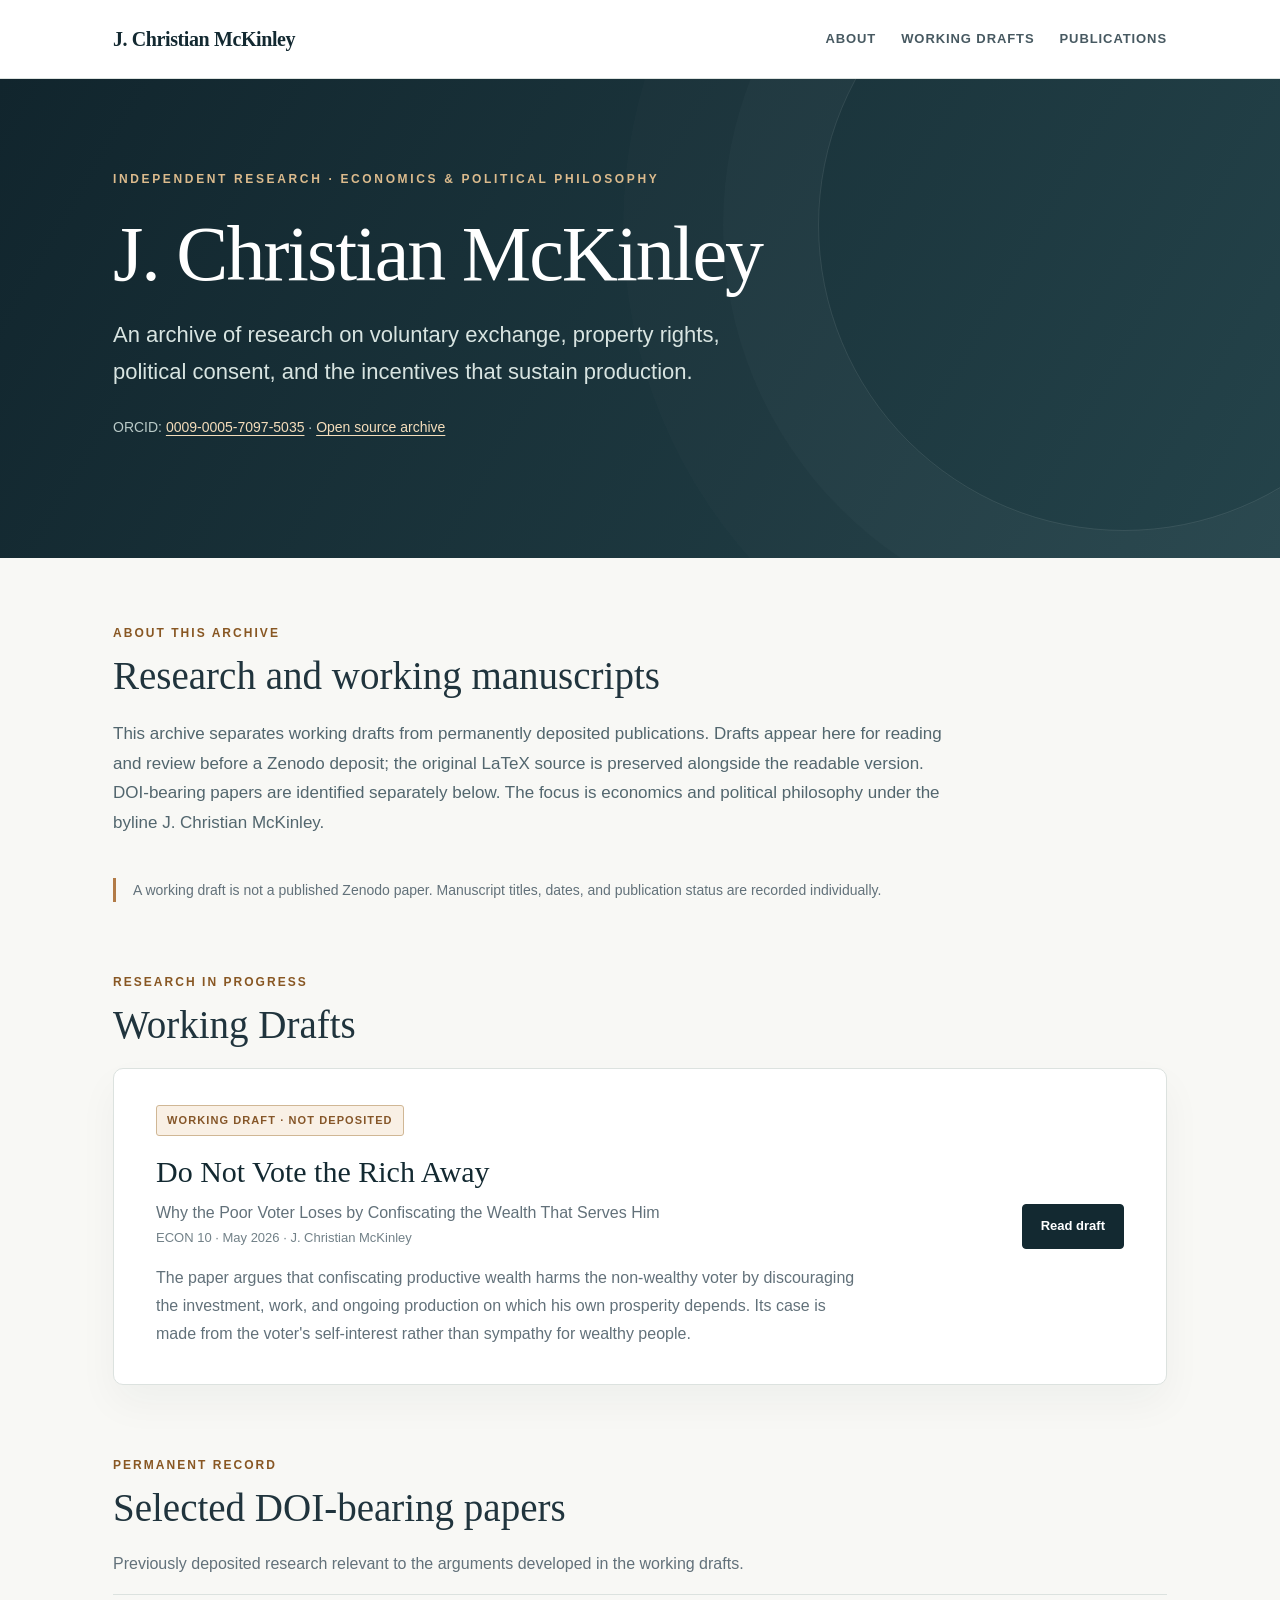
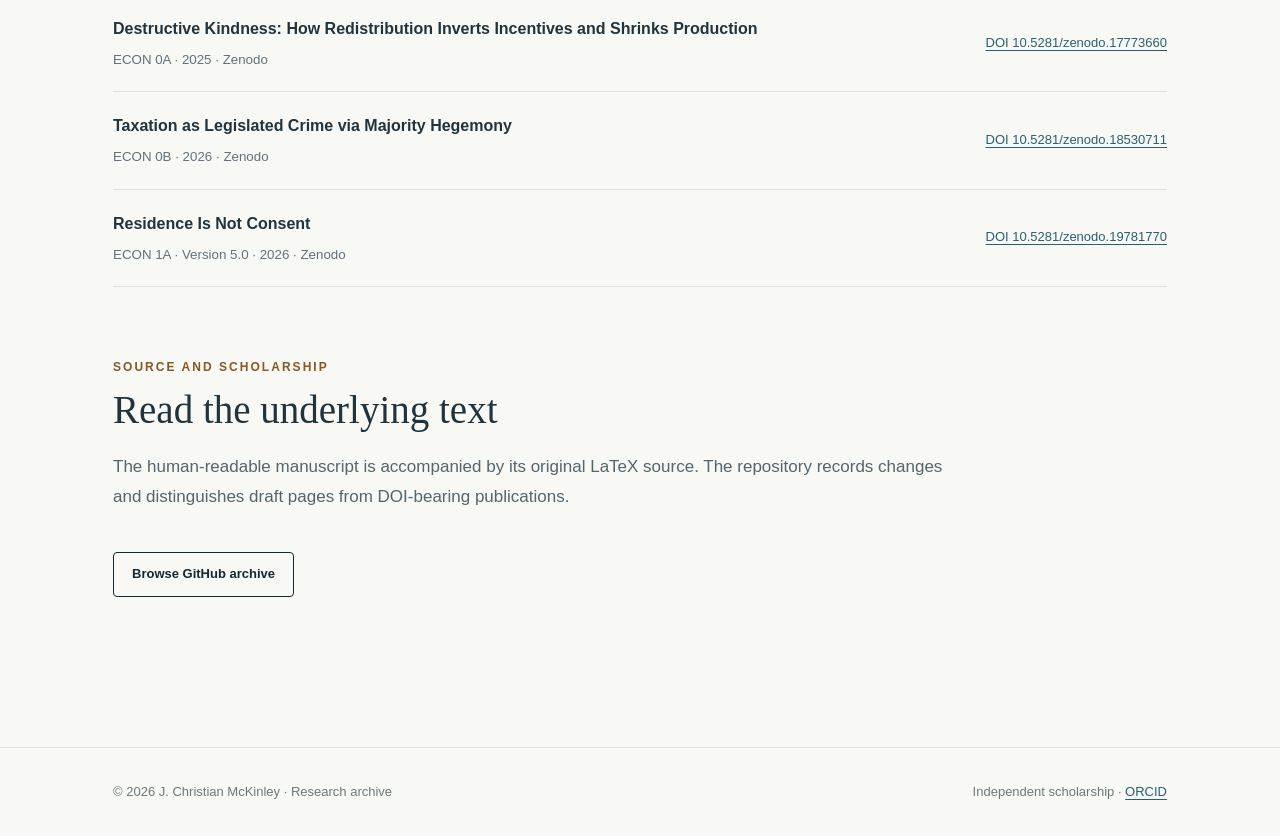
==== index.html @ 0435c6c0 "Add J. Christian McKinley research archive homepage" ====
<!doctype html>
<html lang="en">
<head>
<meta charset="utf-8"><meta name="viewport" content="width=device-width,initial-scale=1">
<title>J. Christian McKinley — Economics & Political Philosophy Research Archive</title>
<meta name="description" content="The research archive of J. Christian McKinley: working drafts and DOI-bearing publications on property rights, consent, incentives, and political economy.">
<link rel="stylesheet" href="assets/style.css">
</head><body>
<a class="skip" href="#content">Skip to content</a>
<header class="topbar"><div class="container topbar-inner">
<a class="brand" href="./">J. Christian McKinley</a>
<nav class="nav" aria-label="Main navigation"><a href="#about">About</a><a href="#drafts">Working Drafts</a><a href="#publications">Publications</a></nav>
</div></header>
<section class="hero"><div class="container hero-inner">
<p class="eyebrow">Independent Research · Economics & Political Philosophy</p>
<h1>J. Christian McKinley</h1>
<p class="hero-lead">An archive of research on voluntary exchange, property rights, political consent, and the incentives that sustain production.</p>
<p class="hero-foot">ORCID: <a href="https://orcid.org/0009-0005-7097-5035" rel="me">0009-0005-7097-5035</a> · <a href="https://github.com/DeepSparkAi/jchristianmckinleylatexarchive">Open source archive</a></p>
</div></section>
<main id="content" class="container main">
<section class="section" id="about"><p class="section-label">About this archive</p><h2 class="section-title">Research and working manuscripts</h2>
<p class="intro">This archive separates working drafts from permanently deposited publications. Drafts appear here for reading and review before a Zenodo deposit; the original LaTeX source is preserved alongside the readable version. DOI-bearing papers are identified separately below. The focus is economics and political philosophy under the byline J. Christian McKinley.</p>
<p class="note">A working draft is not a published Zenodo paper. Manuscript titles, dates, and publication status are recorded individually.</p>
</section>
<section class="section" id="drafts"><p class="section-label">Research in progress</p><h2 class="section-title">Working Drafts</h2>
<div class="draft-card"><div><span class="tag">Working draft · Not deposited</span>
<h3><a href="papers/econ-10-do-not-vote-the-rich-away.html">Do Not Vote the Rich Away</a></h3>
<p class="subtitle">Why the Poor Voter Loses by Confiscating the Wealth That Serves Him</p>
<p class="meta">ECON 10 · May 2026 · J. Christian McKinley</p>
<p>The paper argues that confiscating productive wealth harms the non-wealthy voter by discouraging the investment, work, and ongoing production on which his own prosperity depends. Its case is made from the voter's self-interest rather than sympathy for wealthy people.</p>
</div><div class="action-column"><a class="btn" href="papers/econ-10-do-not-vote-the-rich-away.html">Read draft</a></div></div>
</section>
<section class="section" id="publications"><p class="section-label">Permanent record</p><h2 class="section-title">Selected DOI-bearing papers</h2>
<p class="muted">Previously deposited research relevant to the arguments developed in the working drafts.</p>
<ul class="published-list">
<li><div><strong>Destructive Kindness: How Redistribution Inverts Incentives and Shrinks Production</strong><small>ECON 0A · 2025 · Zenodo</small></div><a class="doi-link" href="https://doi.org/10.5281/zenodo.17773660">DOI 10.5281/zenodo.17773660</a></li>
<li><div><strong>Taxation as Legislated Crime via Majority Hegemony</strong><small>ECON 0B · 2026 · Zenodo</small></div><a class="doi-link" href="https://doi.org/10.5281/zenodo.18530711">DOI 10.5281/zenodo.18530711</a></li>
<li><div><strong>Residence Is Not Consent</strong><small>ECON 1A · Version 5.0 · 2026 · Zenodo</small></div><a class="doi-link" href="https://doi.org/10.5281/zenodo.19781770">DOI 10.5281/zenodo.19781770</a></li>
</ul></section>
<section class="section"><p class="section-label">Source and scholarship</p><h2 class="section-title">Read the underlying text</h2>
<p class="intro">The human-readable manuscript is accompanied by its original LaTeX source. The repository records changes and distinguishes draft pages from DOI-bearing publications.</p>
<a class="btn btn-outline" href="https://github.com/DeepSparkAi/jchristianmckinleylatexarchive">Browse GitHub archive</a></section>
</main>
<footer class="footer"><div class="container footer-inner"><span>© 2026 J. Christian McKinley · Research archive</span><span>Independent scholarship · <a href="https://orcid.org/0009-0005-7097-5035">ORCID</a></span></div></footer>
</body></html>
---- assets/style.css ----
:root{--ink:#20343d;--muted:#62717a;--deep:#132931;--accent:#b27b47;--bg:#f8f8f5;--line:#dce2df;--serif:Georgia,"Times New Roman",serif;--sans:-apple-system,BlinkMacSystemFont,"Segoe UI",Arial,sans-serif}*{box-sizing:border-box}html{scroll-behavior:smooth}body{margin:0;background:var(--bg);color:var(--ink);font-family:var(--sans);font-size:16px;line-height:1.75;-webkit-font-smoothing:antialiased}a{color:#276073;text-underline-offset:3px}a:hover{color:#855629}.container{max-width:1110px;margin:auto;padding:0 28px}.skip{position:absolute;left:-9999px;background:#fff;padding:10px}.skip:focus{left:12px;top:12px}.topbar{background:#fff;border-bottom:1px solid var(--line)}.topbar-inner{display:flex;align-items:center;justify-content:space-between;gap:20px;min-height:78px}.brand{font:700 20px var(--serif);letter-spacing:-.4px;color:var(--deep);text-decoration:none}.nav{display:flex;gap:25px}.nav a{text-decoration:none;color:#475961;font-size:13px;letter-spacing:.07em;text-transform:uppercase;font-weight:700}.hero{color:#fff;background:linear-gradient(120deg,#11252d,#24434a);position:relative;overflow:hidden}.hero:after{content:"";position:absolute;right:-150px;top:-160px;border:1px solid rgba(255,255,255,.1);border-radius:50%;height:610px;width:610px;box-shadow:0 0 0 95px rgba(255,255,255,.018),0 0 0 195px rgba(255,255,255,.012)}.hero-inner{padding-top:90px;padding-bottom:105px;position:relative;z-index:1}.eyebrow{font-size:12px;letter-spacing:.22em;text-transform:uppercase;font-weight:800;color:#dcbb8d;margin:0 0 20px}.hero h1{font:normal clamp(45px,6.2vw,78px)/1.12 var(--serif);letter-spacing:-2px;margin:0 0 20px}.hero-lead{max-width:680px;font-size:clamp(18px,2vw,22px);color:#d8e4e1;line-height:1.65;margin:0 0 25px}.hero-foot{color:#b8c9c7;font-size:14px}.hero-foot a{color:#f4ddbb}.main{padding-top:65px;padding-bottom:80px}.section-label{font-size:12px;letter-spacing:.17em;color:#885723;font-weight:800;text-transform:uppercase;margin:0 0 8px}.section-title{font:normal 39px/1.24 var(--serif);margin:0 0 18px}.intro{max-width:850px;color:#52666e;font-size:17px;margin:0 0 40px}.section{margin-bottom:70px;scroll-margin-top:30px}.draft-card{border:1px solid var(--line);background:#fff;box-shadow:0 18px 40px rgba(14,39,43,.045);display:grid;grid-template-columns:1fr auto;gap:26px;padding:36px 42px;border-radius:10px}.tag{display:inline-block;font-size:11px;letter-spacing:.1em;text-transform:uppercase;font-weight:800;border:1px solid #d0b795;background:#f9f0e5;color:#855629;padding:5px 10px;border-radius:3px}.draft-card h3{font:normal 30px/1.3 var(--serif);margin:16px 0 8px}.draft-card h3 a{color:var(--deep);text-decoration:none}.subtitle{color:#41545d;font-size:16px;margin:0 0 15px}.meta{color:#728188;font-size:13px;margin:0 0 14px}.draft-card p:not(.meta){color:var(--muted);max-width:710px;margin:0}.action-column{display:flex;align-items:center}.btn{display:inline-block;border:1px solid var(--deep);background:var(--deep);color:#fff!important;text-decoration:none;border-radius:4px;padding:10px 18px;font-weight:700;font-size:13px;white-space:nowrap;cursor:pointer}.btn:hover{background:#32515e}.btn-outline{background:transparent;color:var(--deep)!important}.btn-outline:hover{background:#ecf1ef}.published-list{list-style:none;margin:10px 0 0;padding:0;border-top:1px solid var(--line)}.published-list li{padding:20px 0;border-bottom:1px solid var(--line);display:grid;grid-template-columns:1fr auto;gap:15px;align-items:center}.published-list small{display:block;color:var(--muted);margin-top:5px}.doi-link{font-size:13px;white-space:nowrap}.muted{color:var(--muted)}.note{font-size:14px;color:var(--muted);border-left:3px solid var(--accent);padding-left:17px}.footer{border-top:1px solid var(--line);padding:33px 0;color:#6c797c;font-size:13px}.footer-inner{display:flex;justify-content:space-between;gap:20px}.paper-wrap{max-width:1135px;margin:0 auto;padding:52px 28px 100px}.backlink{font-size:13px;text-decoration:none;font-weight:700}.paper-top{max-width:820px;margin:42px 0 48px}.paper-top h1{font:normal clamp(39px,4.8vw,64px)/1.13 var(--serif);letter-spacing:-1.4px;margin:20px 0 12px}.paper-top .subtitle{font:normal 23px/1.4 var(--serif);color:#52656b;margin-bottom:22px}.paper-byline{color:var(--muted);font-size:14px;margin:0 0 26px}.paper-actions{display:flex;align-items:center;gap:13px;flex-wrap:wrap}.paper-layout{display:grid;grid-template-columns:215px minmax(0,1fr);gap:62px;align-items:start}.toc{position:sticky;top:35px;border-top:2px solid var(--accent);padding:19px 0}.toc strong{font-size:11px;letter-spacing:.16em;text-transform:uppercase;color:var(--muted)}.toc ol{list-style:none;margin:12px 0 0;padding:0}.toc a{display:block;padding:5px 0;color:#52636b;text-decoration:none;font-size:13px;line-height:1.4}.article{min-width:0;max-width:800px;font:normal 18px/1.84 var(--serif);color:#273940}.article h2{font:normal 32px/1.25 var(--serif);margin:65px 0 20px;scroll-margin-top:20px;color:#1c333c}.article p{margin:0 0 25px}.article .abstract{font:normal 17px/1.75 var(--sans);background:#fff;border:1px solid var(--line);border-left:4px solid var(--accent);padding:25px 30px;margin-bottom:52px;border-radius:0 5px 5px 0}.abstract h2{font:700 12px/1.4 var(--sans);letter-spacing:.16em;text-transform:uppercase;margin:0 0 12px;color:#885723}.abstract p{margin:0}.bibliography{font:normal 15px/1.7 var(--sans);color:#465862}.bibliography li{margin-bottom:16px}.manuscript-notice{font:normal 14px/1.6 var(--sans);color:var(--muted);margin:22px 0 38px}.paper-bottom{margin-top:75px;border-top:1px solid var(--line);padding-top:35px;font:normal 14px/1.7 var(--sans);color:var(--muted)}@media(max-width:780px){.nav{gap:12px}.nav a{font-size:11px}.hero-inner{padding:63px 28px 76px}.main{padding-top:44px}.draft-card{display:block;padding:26px}.draft-card h3{font-size:26px}.action-column{margin-top:21px}.published-list li{grid-template-columns:1fr}.paper-wrap{padding:32px 23px 65px}.paper-layout{display:block}.toc{position:static;margin-bottom:45px}.toc ol{columns:2}.article{font-size:17px}.article h2{font-size:29px}.footer-inner{display:block}}@media(max-width:480px){.topbar-inner{display:block;padding-top:17px;padding-bottom:14px}.brand{font-size:18px}.nav{margin-top:8px}.hero h1{letter-spacing:-1px}.section-title{font-size:34px}.toc ol{columns:1}}@media print{.topbar,.toc,.paper-actions,.backlink,.footer,.paper-bottom{display:none!important}body{background:#fff}.paper-wrap{max-width:100%;padding:0}.paper-top{margin-top:0}.paper-layout{display:block}.article{max-width:none;font-size:12pt}.article h2{break-after:avoid}.article p{orphans:3;widows:3}.article .abstract{border:0;border-left:2pt solid #888;break-inside:avoid}.paper-top h1{font-size:32pt}}
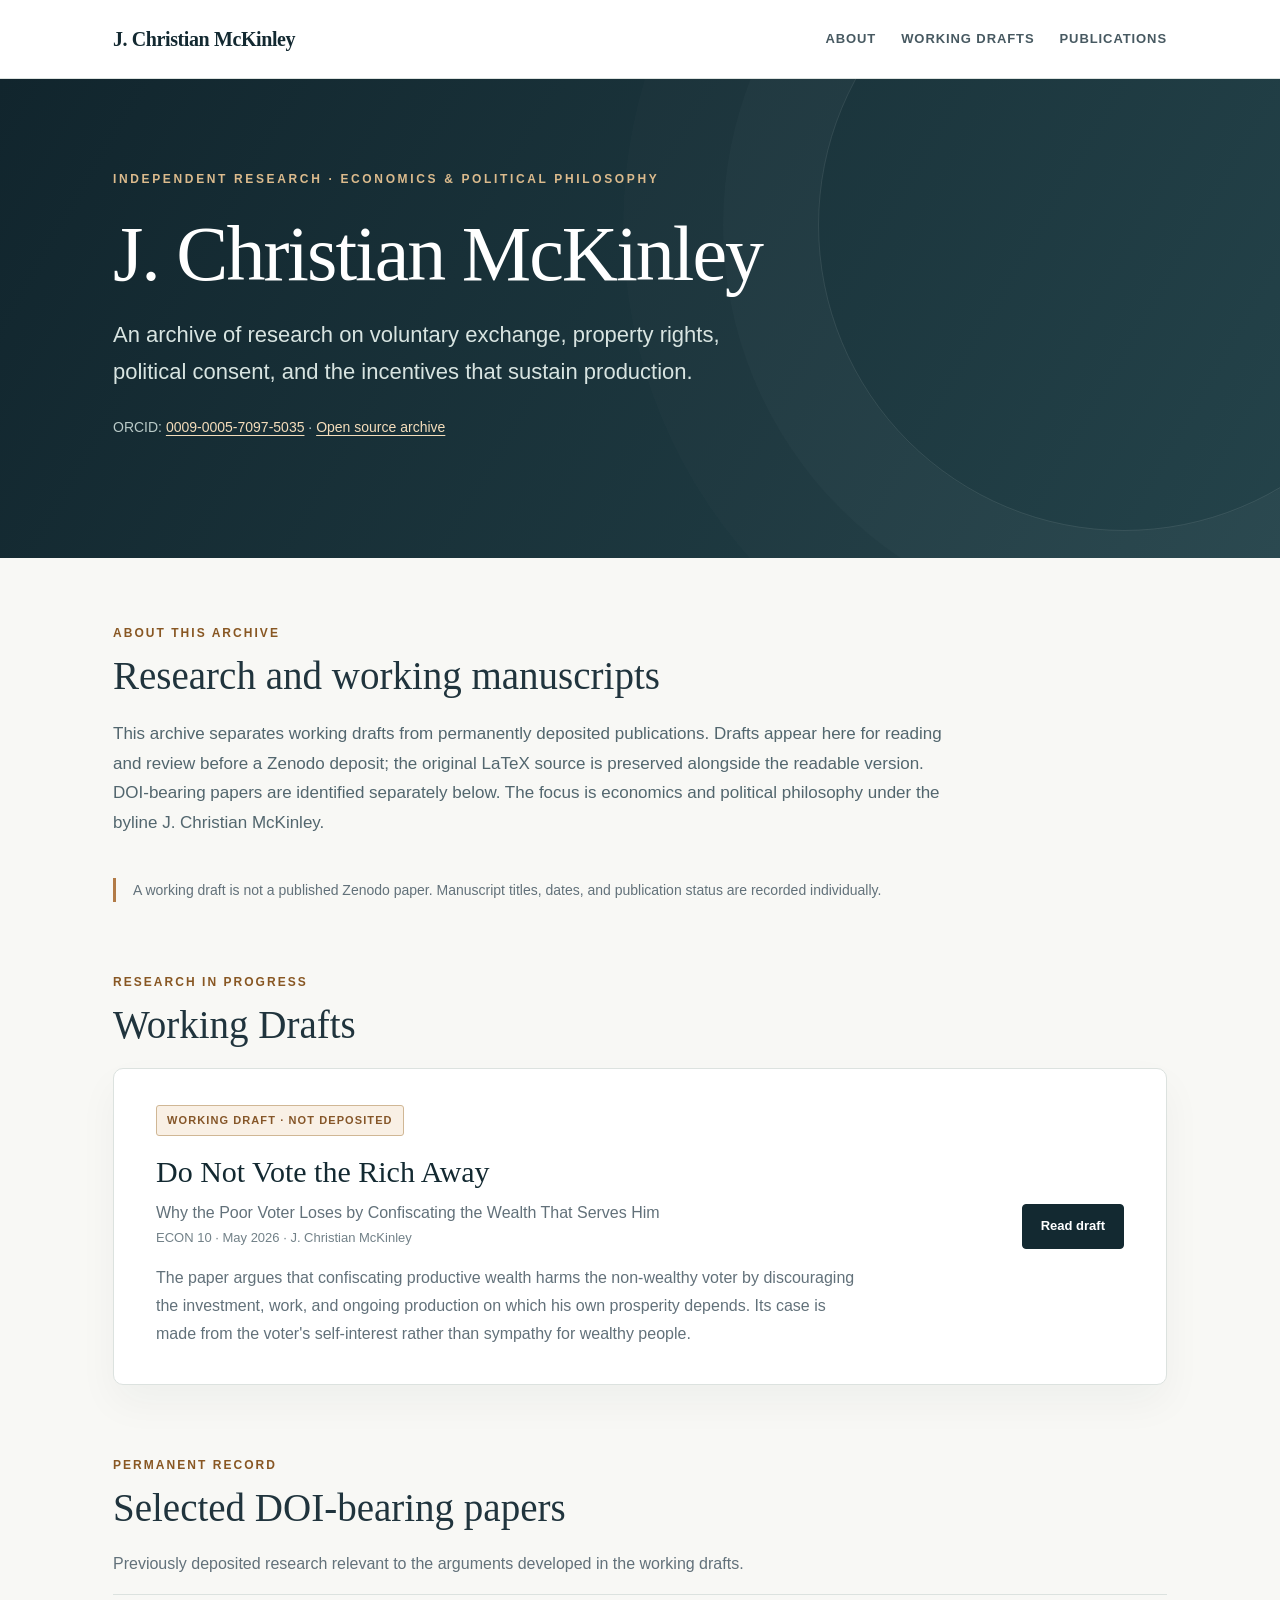
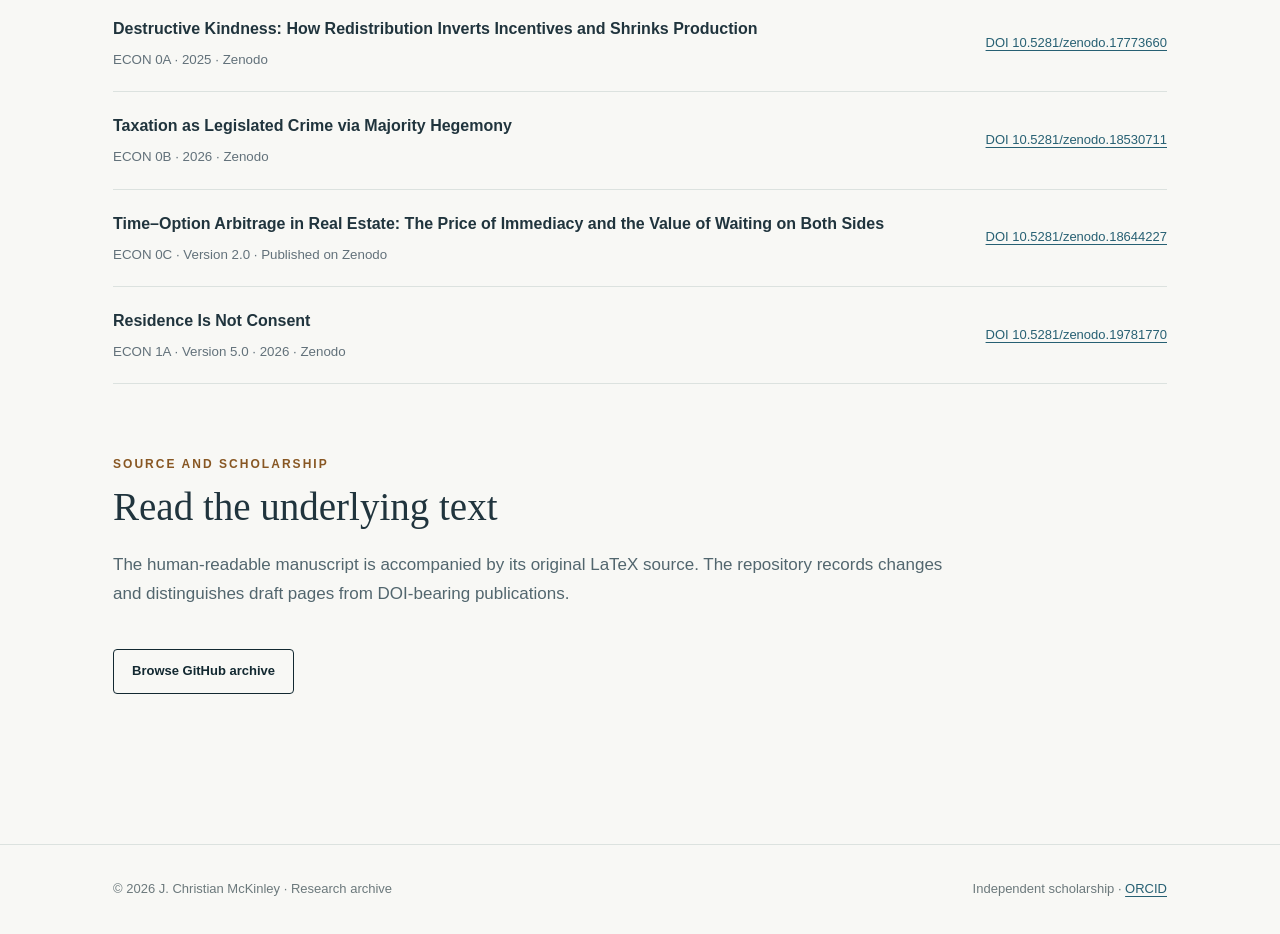
==== commit 953bf00c: "List published ECON 0C Time–Option Arbitrage in the DOI publications section" ====
--- a/index.html
+++ b/index.html
@@ -35,6 +35,7 @@
 <ul class="published-list">
 <li><div><strong>Destructive Kindness: How Redistribution Inverts Incentives and Shrinks Production</strong><small>ECON 0A · 2025 · Zenodo</small></div><a class="doi-link" href="https://doi.org/10.5281/zenodo.17773660">DOI 10.5281/zenodo.17773660</a></li>
 <li><div><strong>Taxation as Legislated Crime via Majority Hegemony</strong><small>ECON 0B · 2026 · Zenodo</small></div><a class="doi-link" href="https://doi.org/10.5281/zenodo.18530711">DOI 10.5281/zenodo.18530711</a></li>
+<li><div><strong>Time–Option Arbitrage in Real Estate: The Price of Immediacy and the Value of Waiting on Both Sides</strong><small>ECON 0C · Version 2.0 · Published on Zenodo</small></div><a class="doi-link" href="https://doi.org/10.5281/zenodo.18644227">DOI 10.5281/zenodo.18644227</a></li>
 <li><div><strong>Residence Is Not Consent</strong><small>ECON 1A · Version 5.0 · 2026 · Zenodo</small></div><a class="doi-link" href="https://doi.org/10.5281/zenodo.19781770">DOI 10.5281/zenodo.19781770</a></li>
 </ul></section>
 <section class="section"><p class="section-label">Source and scholarship</p><h2 class="section-title">Read the underlying text</h2>
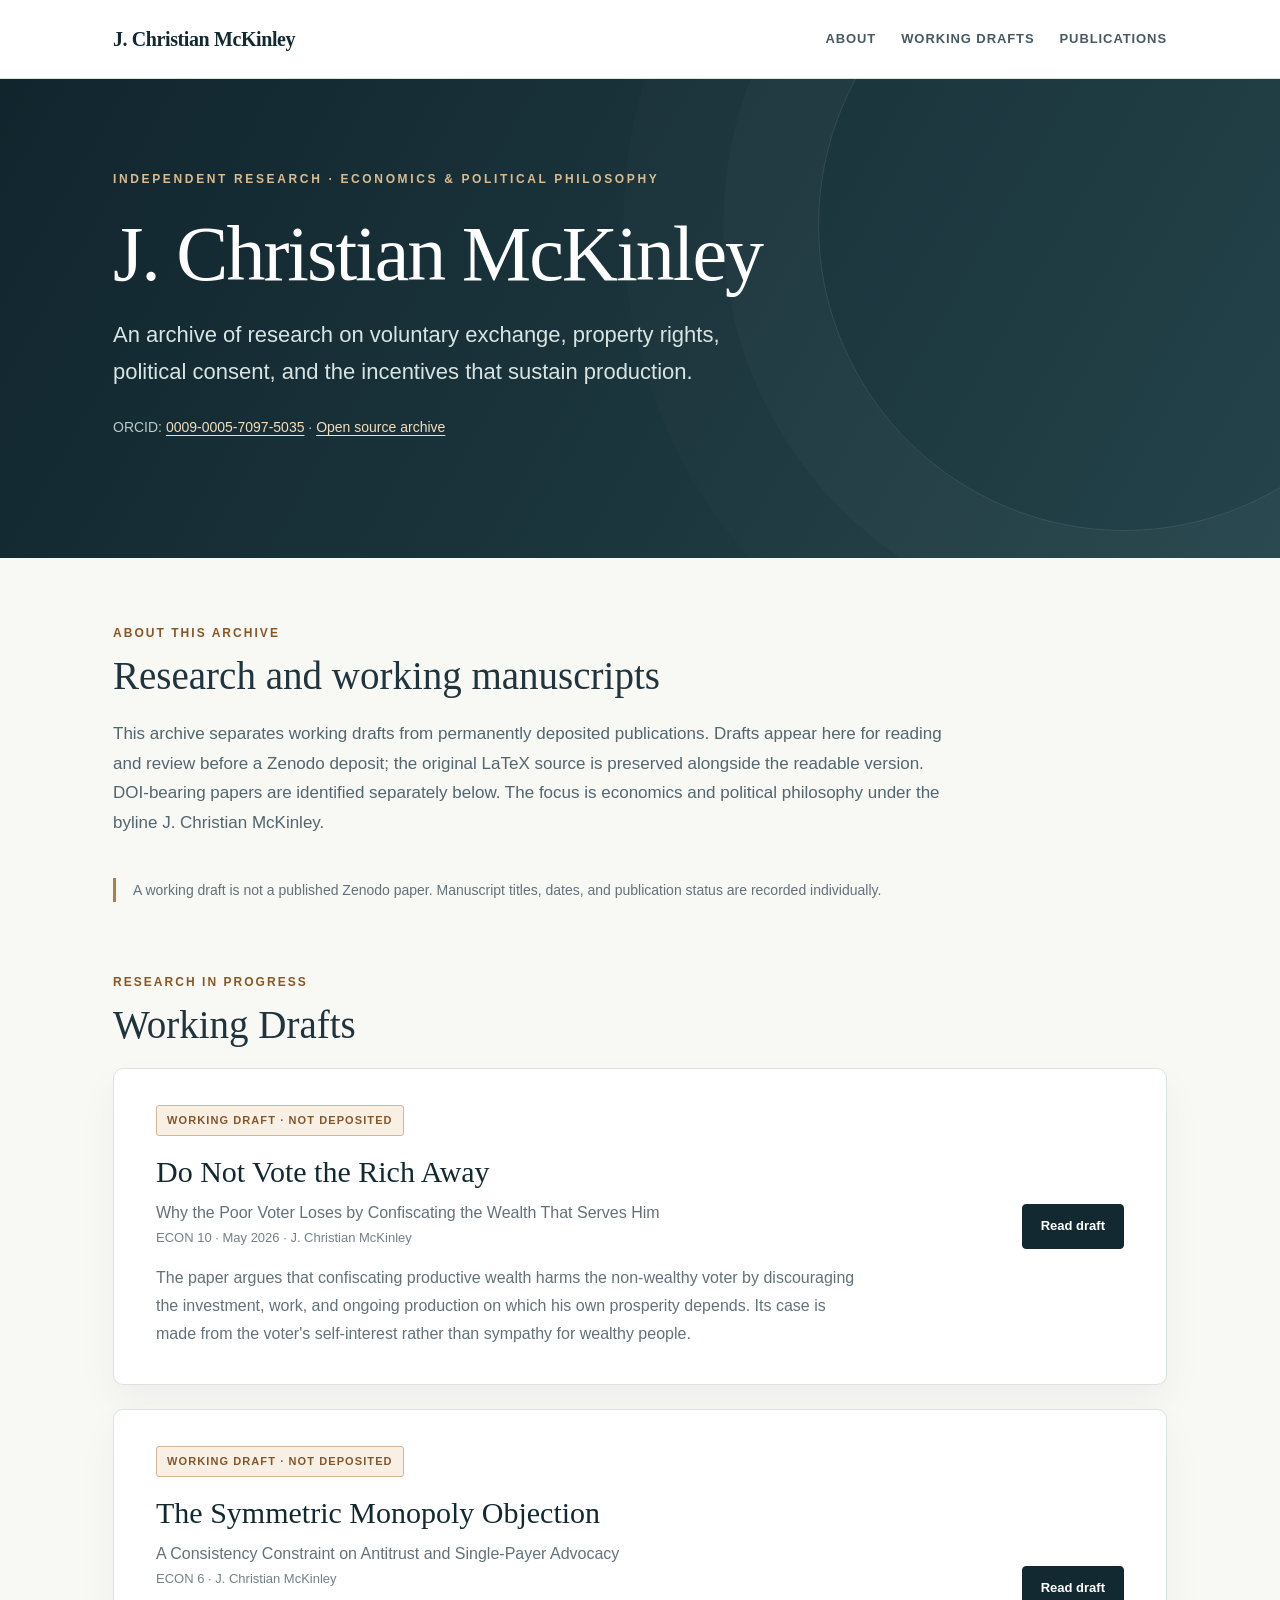
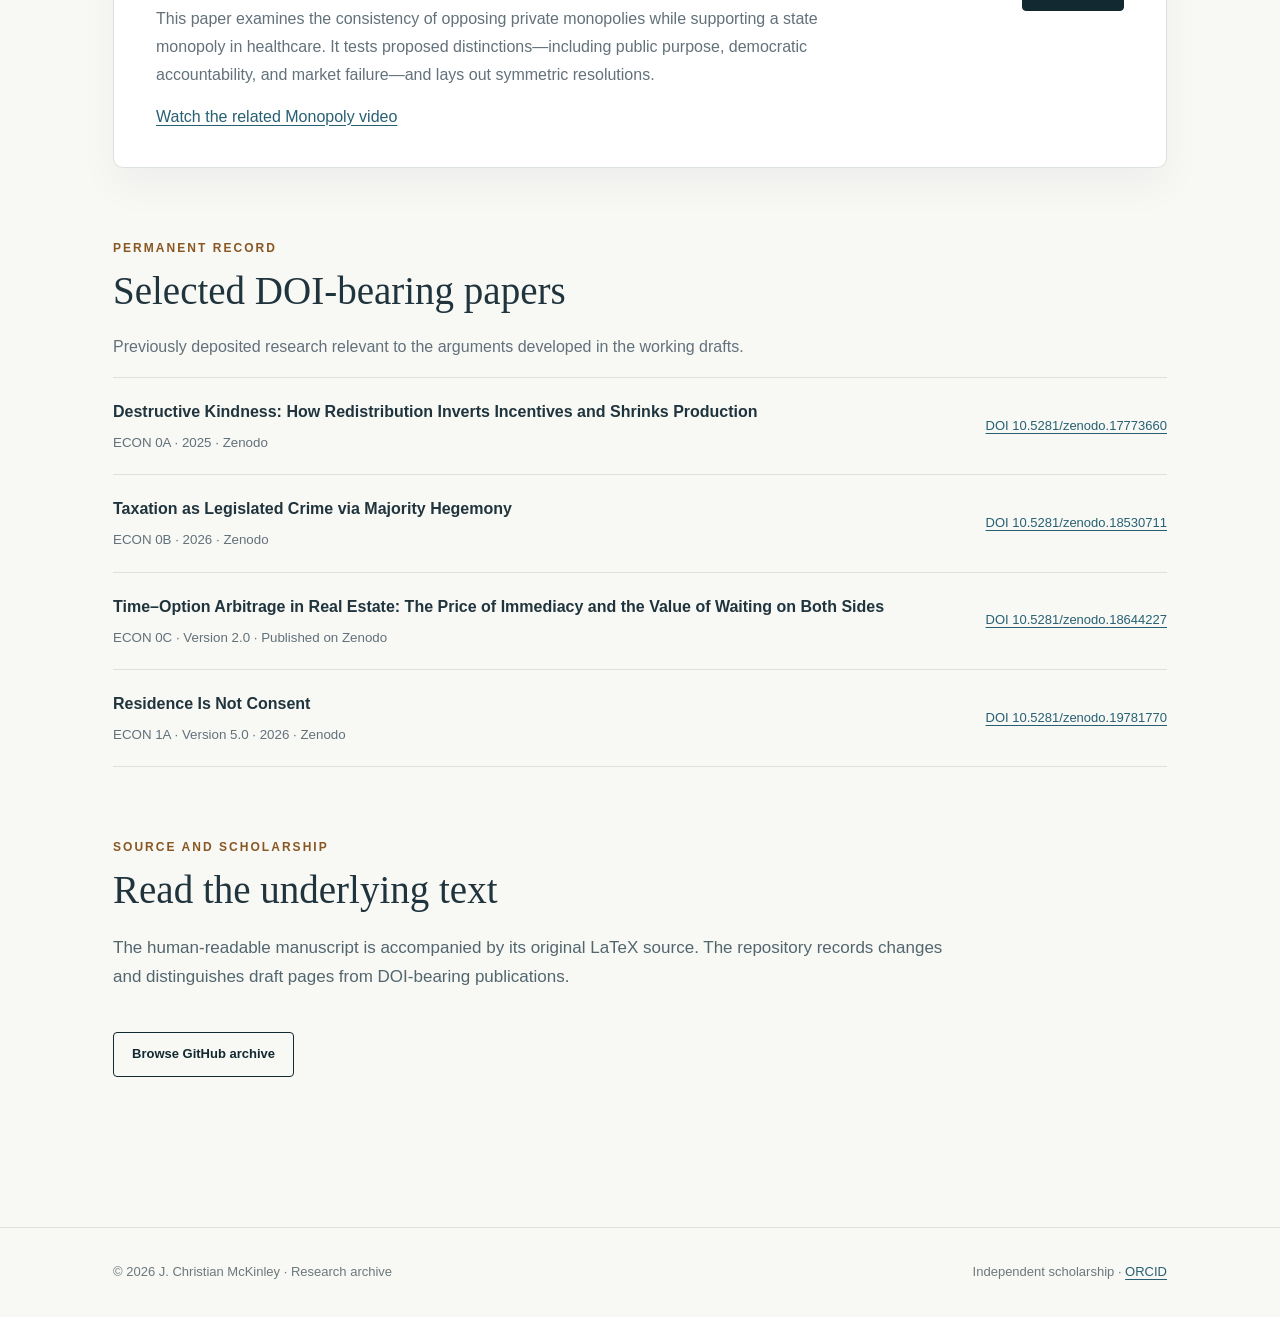
==== commit 2adbc66b: "List ECON 6 monopoly working draft on research site, link video" ====
--- a/index.html
+++ b/index.html
@@ -29,6 +29,13 @@
 <p class="meta">ECON 10 · May 2026 · J. Christian McKinley</p>
 <p>The paper argues that confiscating productive wealth harms the non-wealthy voter by discouraging the investment, work, and ongoing production on which his own prosperity depends. Its case is made from the voter's self-interest rather than sympathy for wealthy people.</p>
 </div><div class="action-column"><a class="btn" href="papers/econ-10-do-not-vote-the-rich-away.html">Read draft</a></div></div>
+<div class="draft-card" style="margin-top:24px"><div><span class="tag">Working draft · Not deposited</span>
+<h3><a href="papers/econ-6-symmetric-monopoly-objection.html">The Symmetric Monopoly Objection</a></h3>
+<p class="subtitle">A Consistency Constraint on Antitrust and Single-Payer Advocacy</p>
+<p class="meta">ECON 6 · J. Christian McKinley</p>
+<p>This paper examines the consistency of opposing private monopolies while supporting a state monopoly in healthcare. It tests proposed distinctions—including public purpose, democratic accountability, and market failure—and lays out symmetric resolutions.</p>
+<p style="margin-top:14px"><a href="https://www.youtube.com/shorts/cvV0UbLH5uo">Watch the related Monopoly video</a></p>
+</div><div class="action-column"><a class="btn" href="papers/econ-6-symmetric-monopoly-objection.html">Read draft</a></div></div>
 </section>
 <section class="section" id="publications"><p class="section-label">Permanent record</p><h2 class="section-title">Selected DOI-bearing papers</h2>
 <p class="muted">Previously deposited research relevant to the arguments developed in the working drafts.</p>
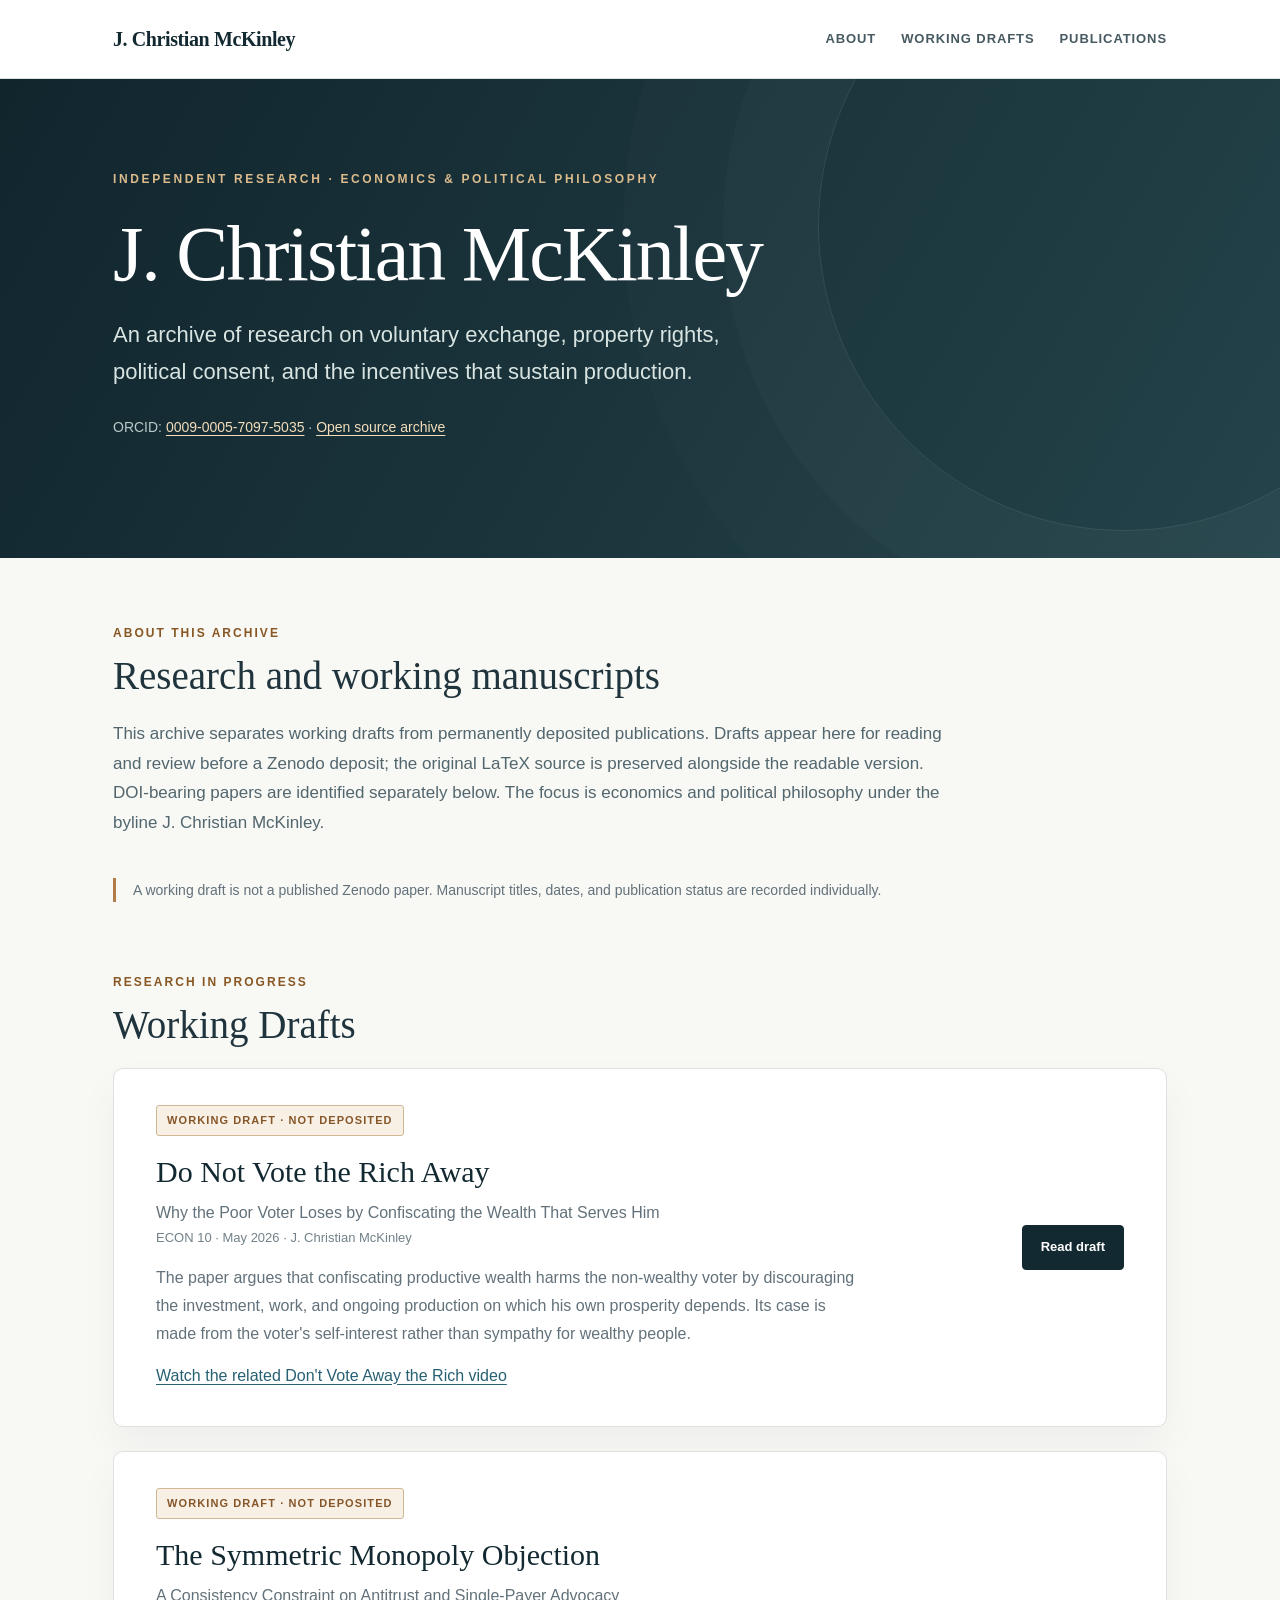
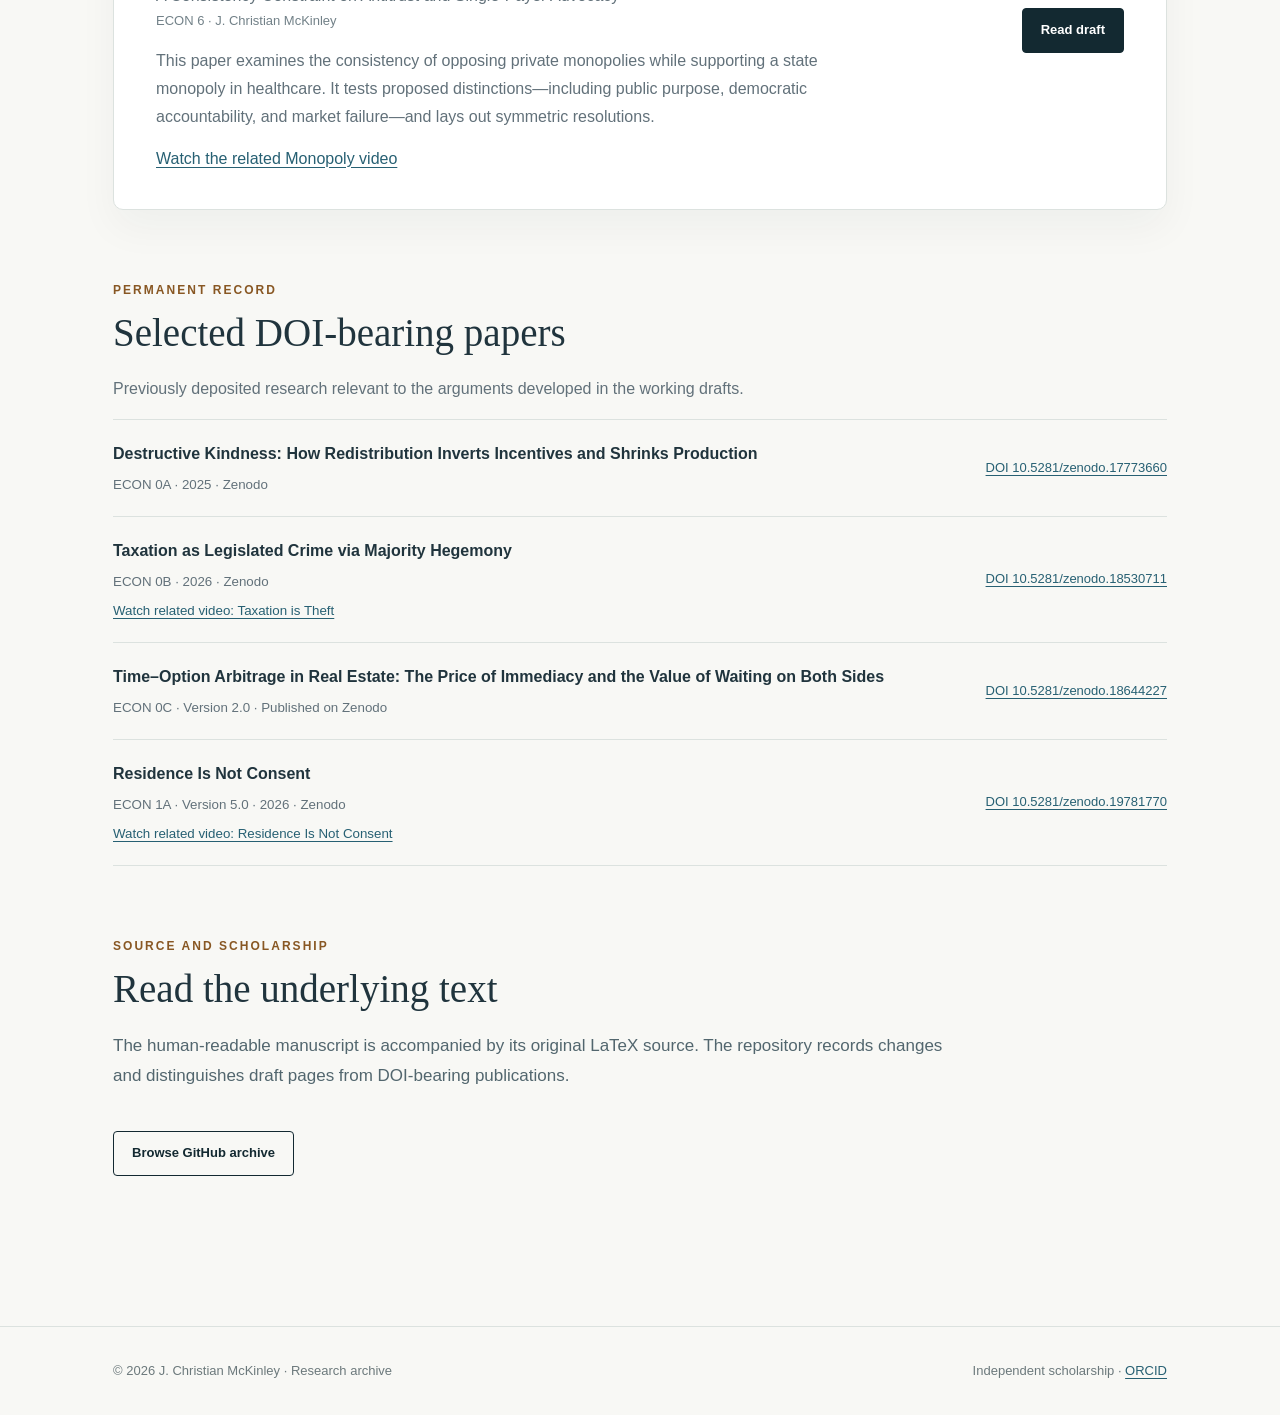
==== commit 93879a3a: "Link three related YouTube Shorts alongside ECON 10, 0B, and 1A" ====
--- a/index.html
+++ b/index.html
@@ -28,6 +28,7 @@
 <p class="subtitle">Why the Poor Voter Loses by Confiscating the Wealth That Serves Him</p>
 <p class="meta">ECON 10 · May 2026 · J. Christian McKinley</p>
 <p>The paper argues that confiscating productive wealth harms the non-wealthy voter by discouraging the investment, work, and ongoing production on which his own prosperity depends. Its case is made from the voter's self-interest rather than sympathy for wealthy people.</p>
+<p style="margin-top:14px"><a href="https://www.youtube.com/shorts/EaMEZo5RFgg">Watch the related Don't Vote Away the Rich video</a></p>
 </div><div class="action-column"><a class="btn" href="papers/econ-10-do-not-vote-the-rich-away.html">Read draft</a></div></div>
 <div class="draft-card" style="margin-top:24px"><div><span class="tag">Working draft · Not deposited</span>
 <h3><a href="papers/econ-6-symmetric-monopoly-objection.html">The Symmetric Monopoly Objection</a></h3>
@@ -41,9 +42,9 @@
 <p class="muted">Previously deposited research relevant to the arguments developed in the working drafts.</p>
 <ul class="published-list">
 <li><div><strong>Destructive Kindness: How Redistribution Inverts Incentives and Shrinks Production</strong><small>ECON 0A · 2025 · Zenodo</small></div><a class="doi-link" href="https://doi.org/10.5281/zenodo.17773660">DOI 10.5281/zenodo.17773660</a></li>
-<li><div><strong>Taxation as Legislated Crime via Majority Hegemony</strong><small>ECON 0B · 2026 · Zenodo</small></div><a class="doi-link" href="https://doi.org/10.5281/zenodo.18530711">DOI 10.5281/zenodo.18530711</a></li>
+<li><div><strong>Taxation as Legislated Crime via Majority Hegemony</strong><small>ECON 0B · 2026 · Zenodo</small><small><a href="https://www.youtube.com/shorts/u3df2cdVWtU">Watch related video: Taxation is Theft</a></small></div><a class="doi-link" href="https://doi.org/10.5281/zenodo.18530711">DOI 10.5281/zenodo.18530711</a></li>
 <li><div><strong>Time–Option Arbitrage in Real Estate: The Price of Immediacy and the Value of Waiting on Both Sides</strong><small>ECON 0C · Version 2.0 · Published on Zenodo</small></div><a class="doi-link" href="https://doi.org/10.5281/zenodo.18644227">DOI 10.5281/zenodo.18644227</a></li>
-<li><div><strong>Residence Is Not Consent</strong><small>ECON 1A · Version 5.0 · 2026 · Zenodo</small></div><a class="doi-link" href="https://doi.org/10.5281/zenodo.19781770">DOI 10.5281/zenodo.19781770</a></li>
+<li><div><strong>Residence Is Not Consent</strong><small>ECON 1A · Version 5.0 · 2026 · Zenodo</small><small><a href="https://www.youtube.com/shorts/d14vTJbUG-A">Watch related video: Residence Is Not Consent</a></small></div><a class="doi-link" href="https://doi.org/10.5281/zenodo.19781770">DOI 10.5281/zenodo.19781770</a></li>
 </ul></section>
 <section class="section"><p class="section-label">Source and scholarship</p><h2 class="section-title">Read the underlying text</h2>
 <p class="intro">The human-readable manuscript is accompanied by its original LaTeX source. The repository records changes and distinguishes draft pages from DOI-bearing publications.</p>
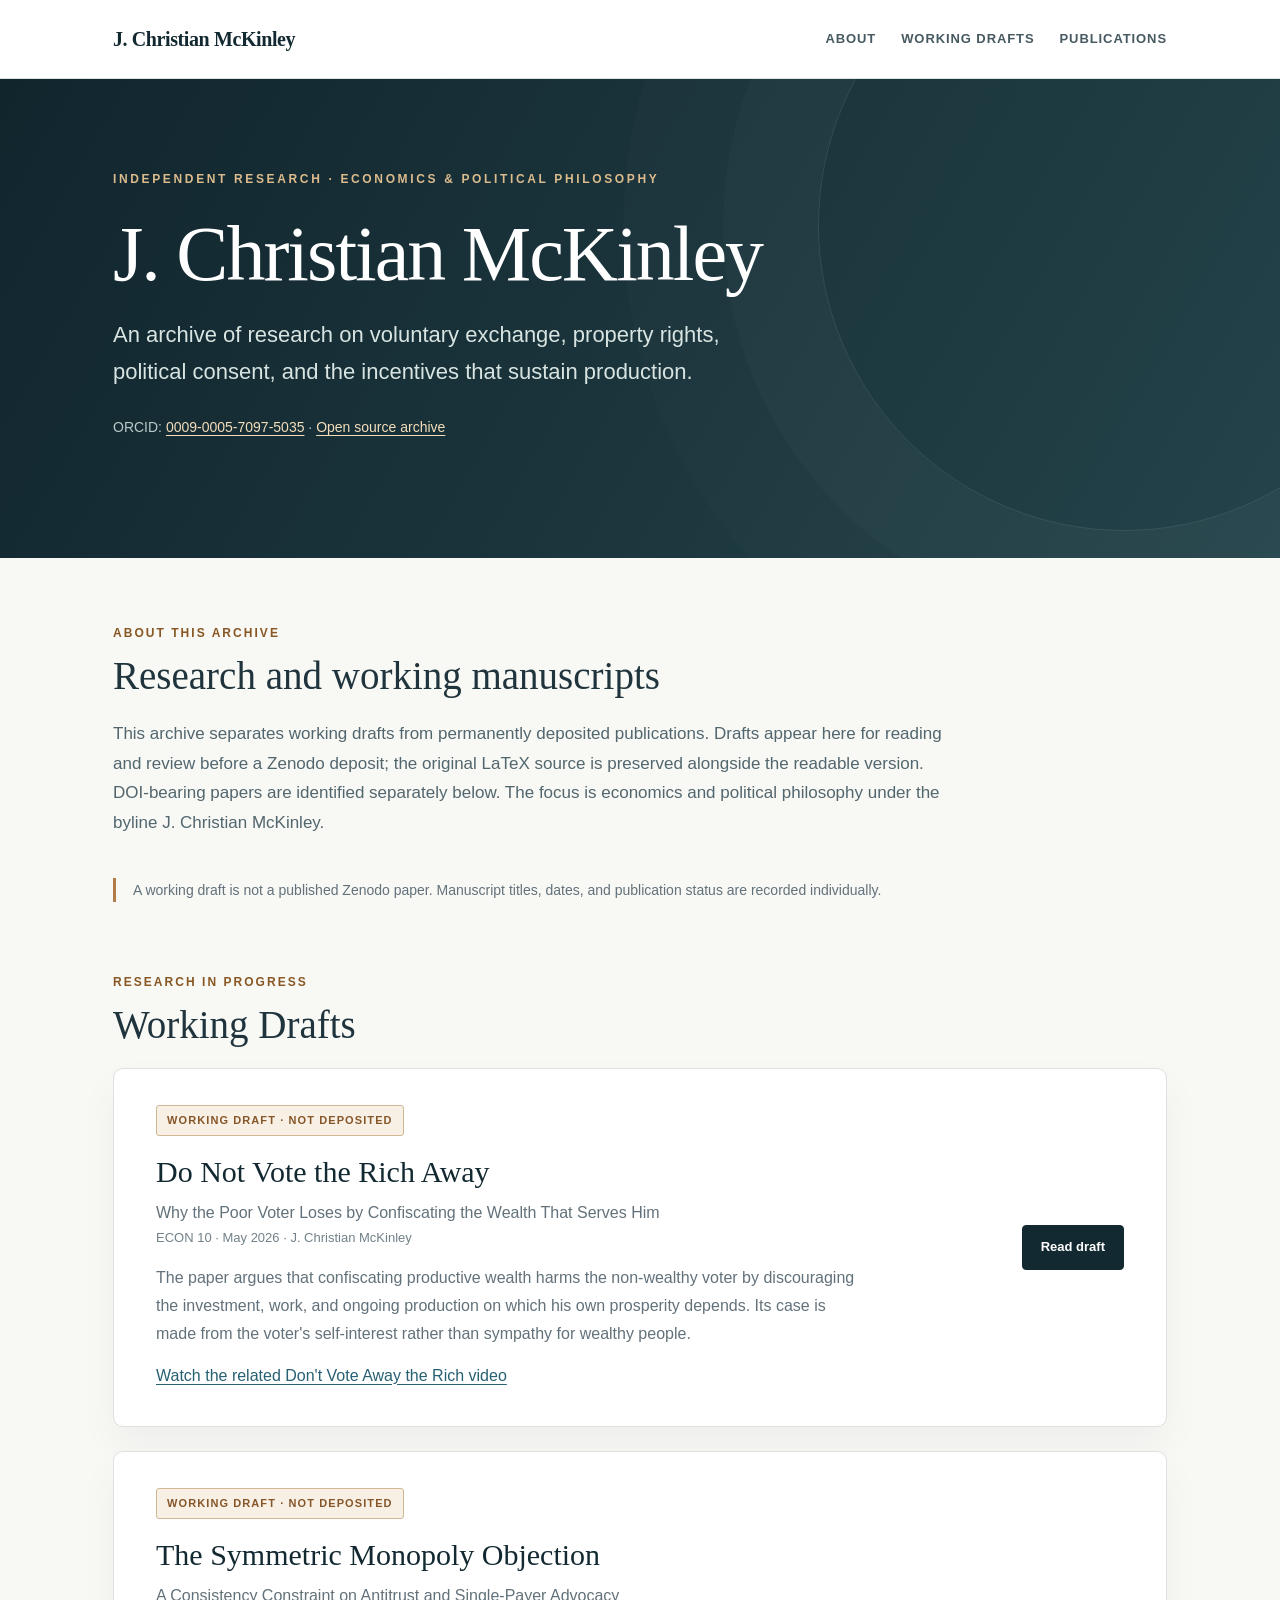
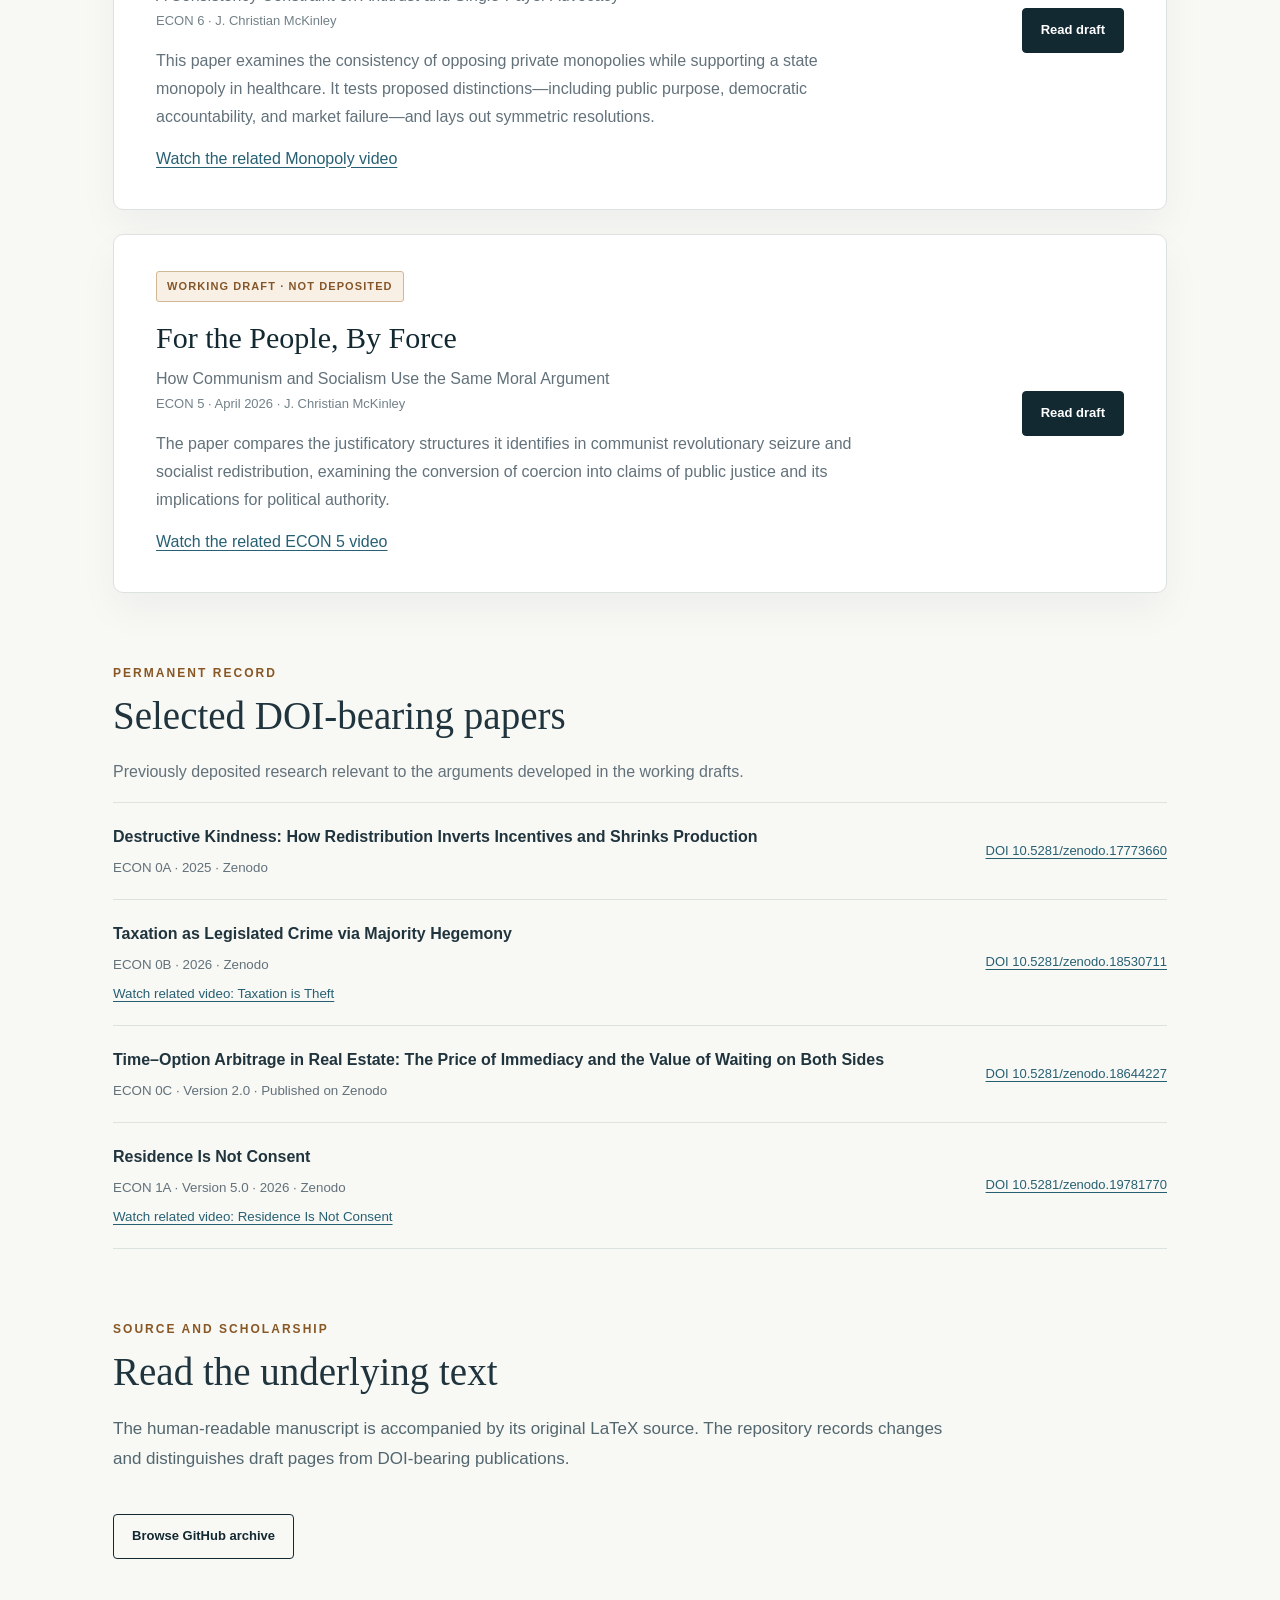
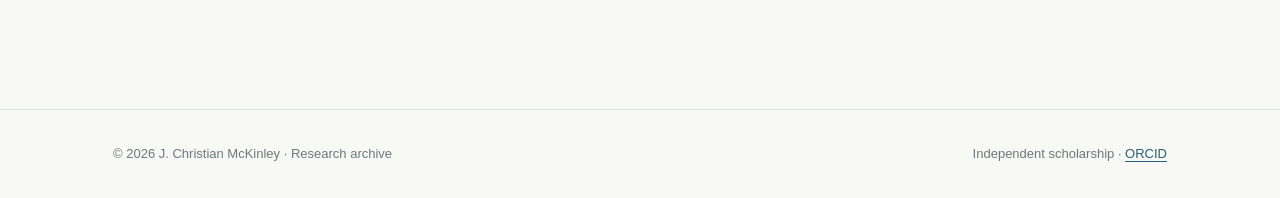
==== commit f9fa48d0: "Add ECON 5 For the People, By Force draft and YouTube Short to homepage" ====
--- a/index.html
+++ b/index.html
@@ -37,6 +37,13 @@
 <p>This paper examines the consistency of opposing private monopolies while supporting a state monopoly in healthcare. It tests proposed distinctions—including public purpose, democratic accountability, and market failure—and lays out symmetric resolutions.</p>
 <p style="margin-top:14px"><a href="https://www.youtube.com/shorts/cvV0UbLH5uo">Watch the related Monopoly video</a></p>
 </div><div class="action-column"><a class="btn" href="papers/econ-6-symmetric-monopoly-objection.html">Read draft</a></div></div>
+<div class="draft-card" style="margin-top:24px"><div><span class="tag">Working draft · Not deposited</span>
+<h3><a href="papers/econ-5-for-the-people-by-force.html">For the People, By Force</a></h3>
+<p class="subtitle">How Communism and Socialism Use the Same Moral Argument</p>
+<p class="meta">ECON 5 · April 2026 · J. Christian McKinley</p>
+<p>The paper compares the justificatory structures it identifies in communist revolutionary seizure and socialist redistribution, examining the conversion of coercion into claims of public justice and its implications for political authority.</p>
+<p style="margin-top:14px"><a href="https://www.youtube.com/shorts/WtgQbz_7xWE">Watch the related ECON 5 video</a></p>
+</div><div class="action-column"><a class="btn" href="papers/econ-5-for-the-people-by-force.html">Read draft</a></div></div>
 </section>
 <section class="section" id="publications"><p class="section-label">Permanent record</p><h2 class="section-title">Selected DOI-bearing papers</h2>
 <p class="muted">Previously deposited research relevant to the arguments developed in the working drafts.</p>
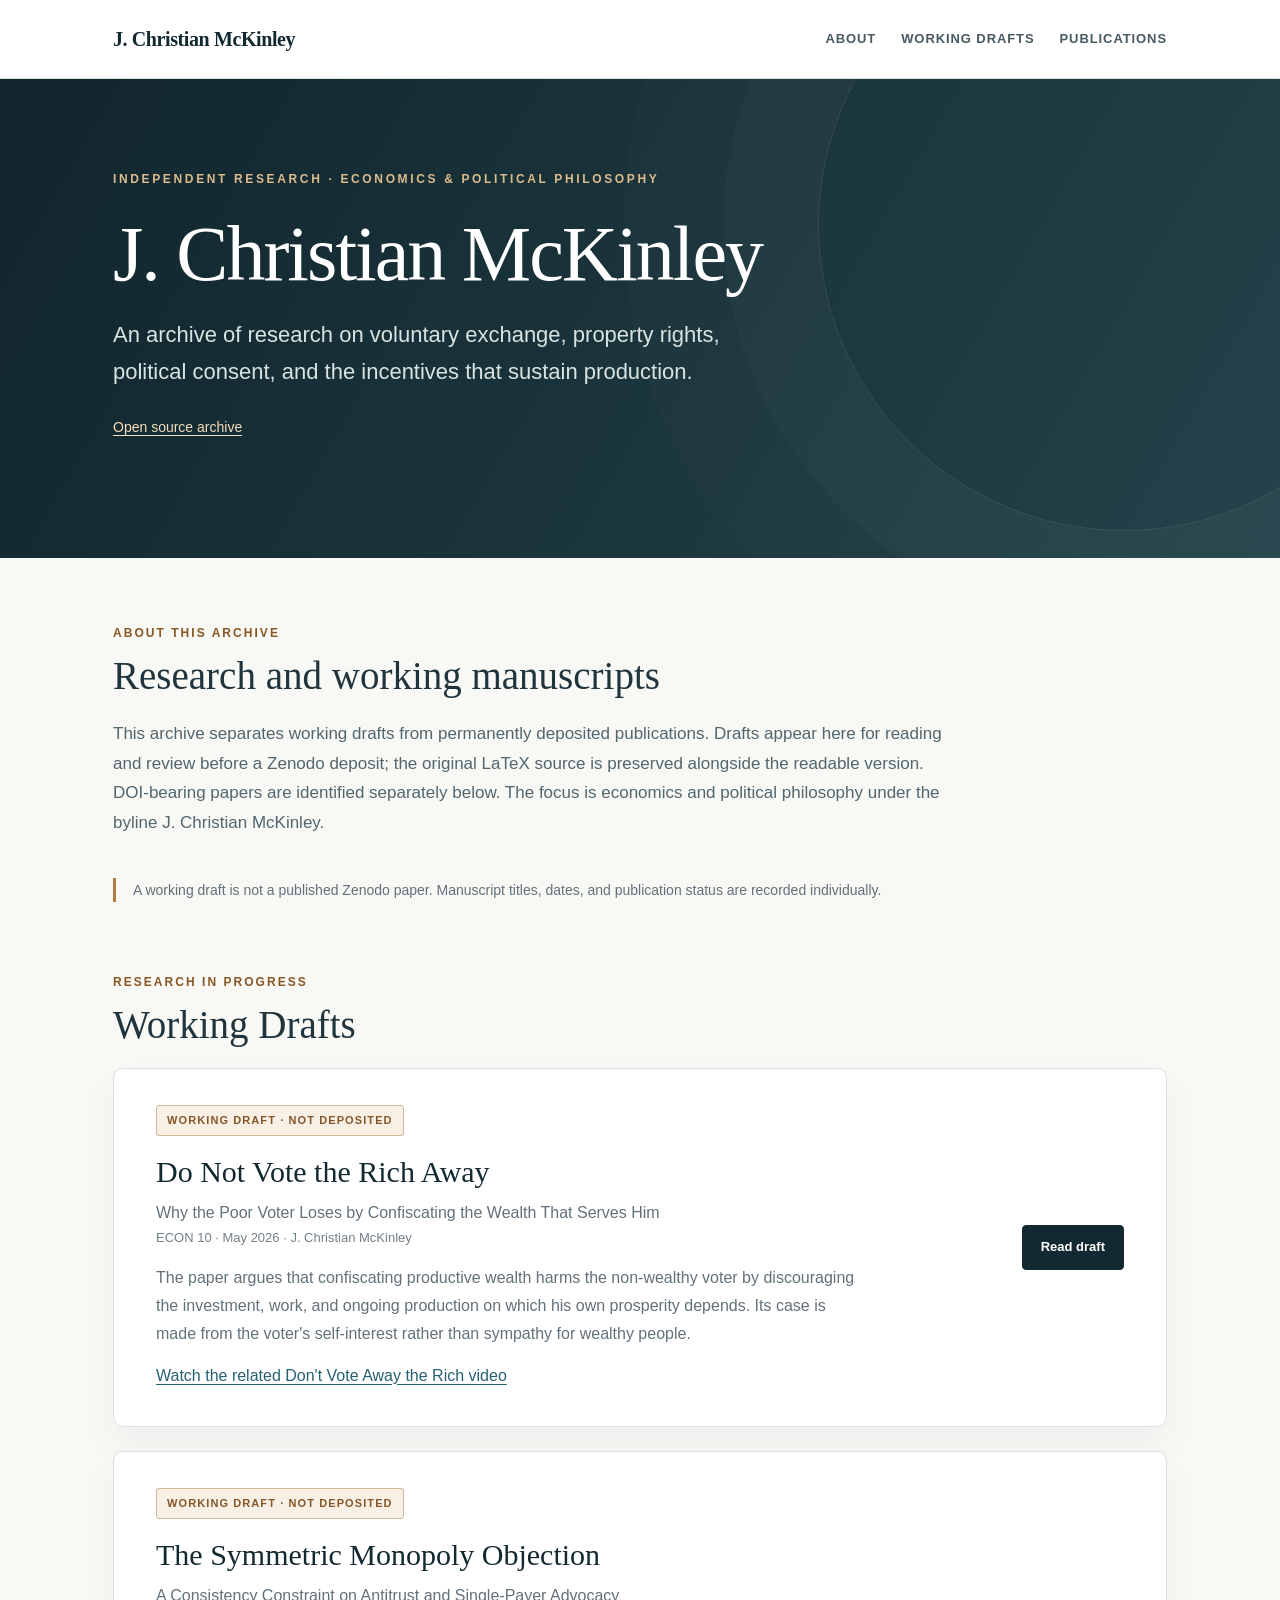
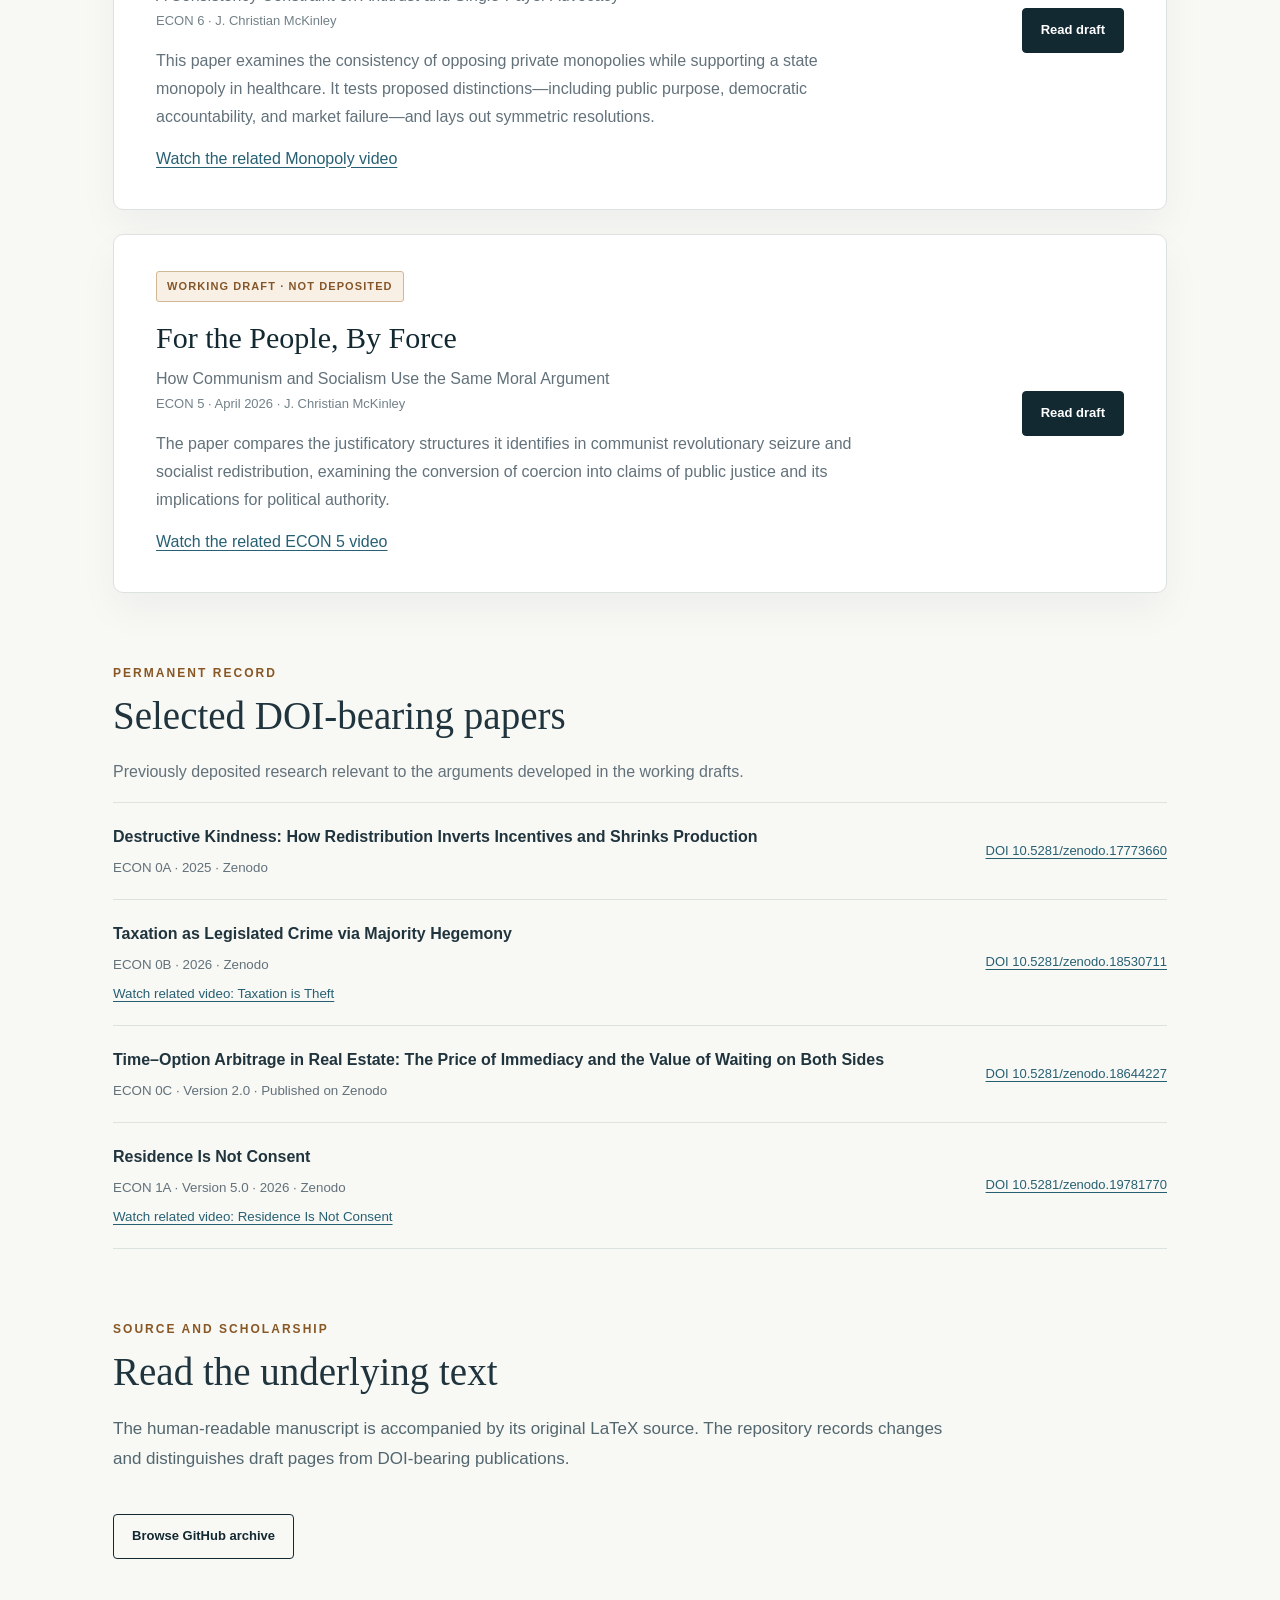
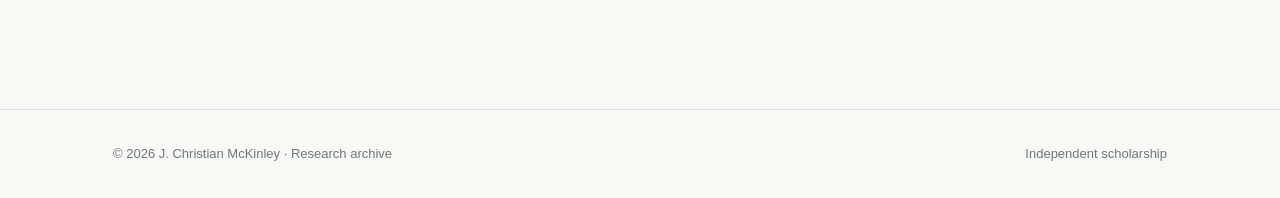
==== commit 574240cf: "Remove unrelated ORCID identifier from website index.html" ====
--- a/index.html
+++ b/index.html
@@ -15,7 +15,7 @@
 <p class="eyebrow">Independent Research · Economics & Political Philosophy</p>
 <h1>J. Christian McKinley</h1>
 <p class="hero-lead">An archive of research on voluntary exchange, property rights, political consent, and the incentives that sustain production.</p>
-<p class="hero-foot">ORCID: <a href="https://orcid.org/0009-0005-7097-5035" rel="me">0009-0005-7097-5035</a> · <a href="https://github.com/DeepSparkAi/jchristianmckinleylatexarchive">Open source archive</a></p>
+<p class="hero-foot"><a href="https://github.com/DeepSparkAi/jchristianmckinleylatexarchive">Open source archive</a></p>
 </div></section>
 <main id="content" class="container main">
 <section class="section" id="about"><p class="section-label">About this archive</p><h2 class="section-title">Research and working manuscripts</h2>
@@ -57,5 +57,5 @@
 <p class="intro">The human-readable manuscript is accompanied by its original LaTeX source. The repository records changes and distinguishes draft pages from DOI-bearing publications.</p>
 <a class="btn btn-outline" href="https://github.com/DeepSparkAi/jchristianmckinleylatexarchive">Browse GitHub archive</a></section>
 </main>
-<footer class="footer"><div class="container footer-inner"><span>© 2026 J. Christian McKinley · Research archive</span><span>Independent scholarship · <a href="https://orcid.org/0009-0005-7097-5035">ORCID</a></span></div></footer>
+<footer class="footer"><div class="container footer-inner"><span>© 2026 J. Christian McKinley · Research archive</span><span>Independent scholarship</span></div></footer>
 </body></html>
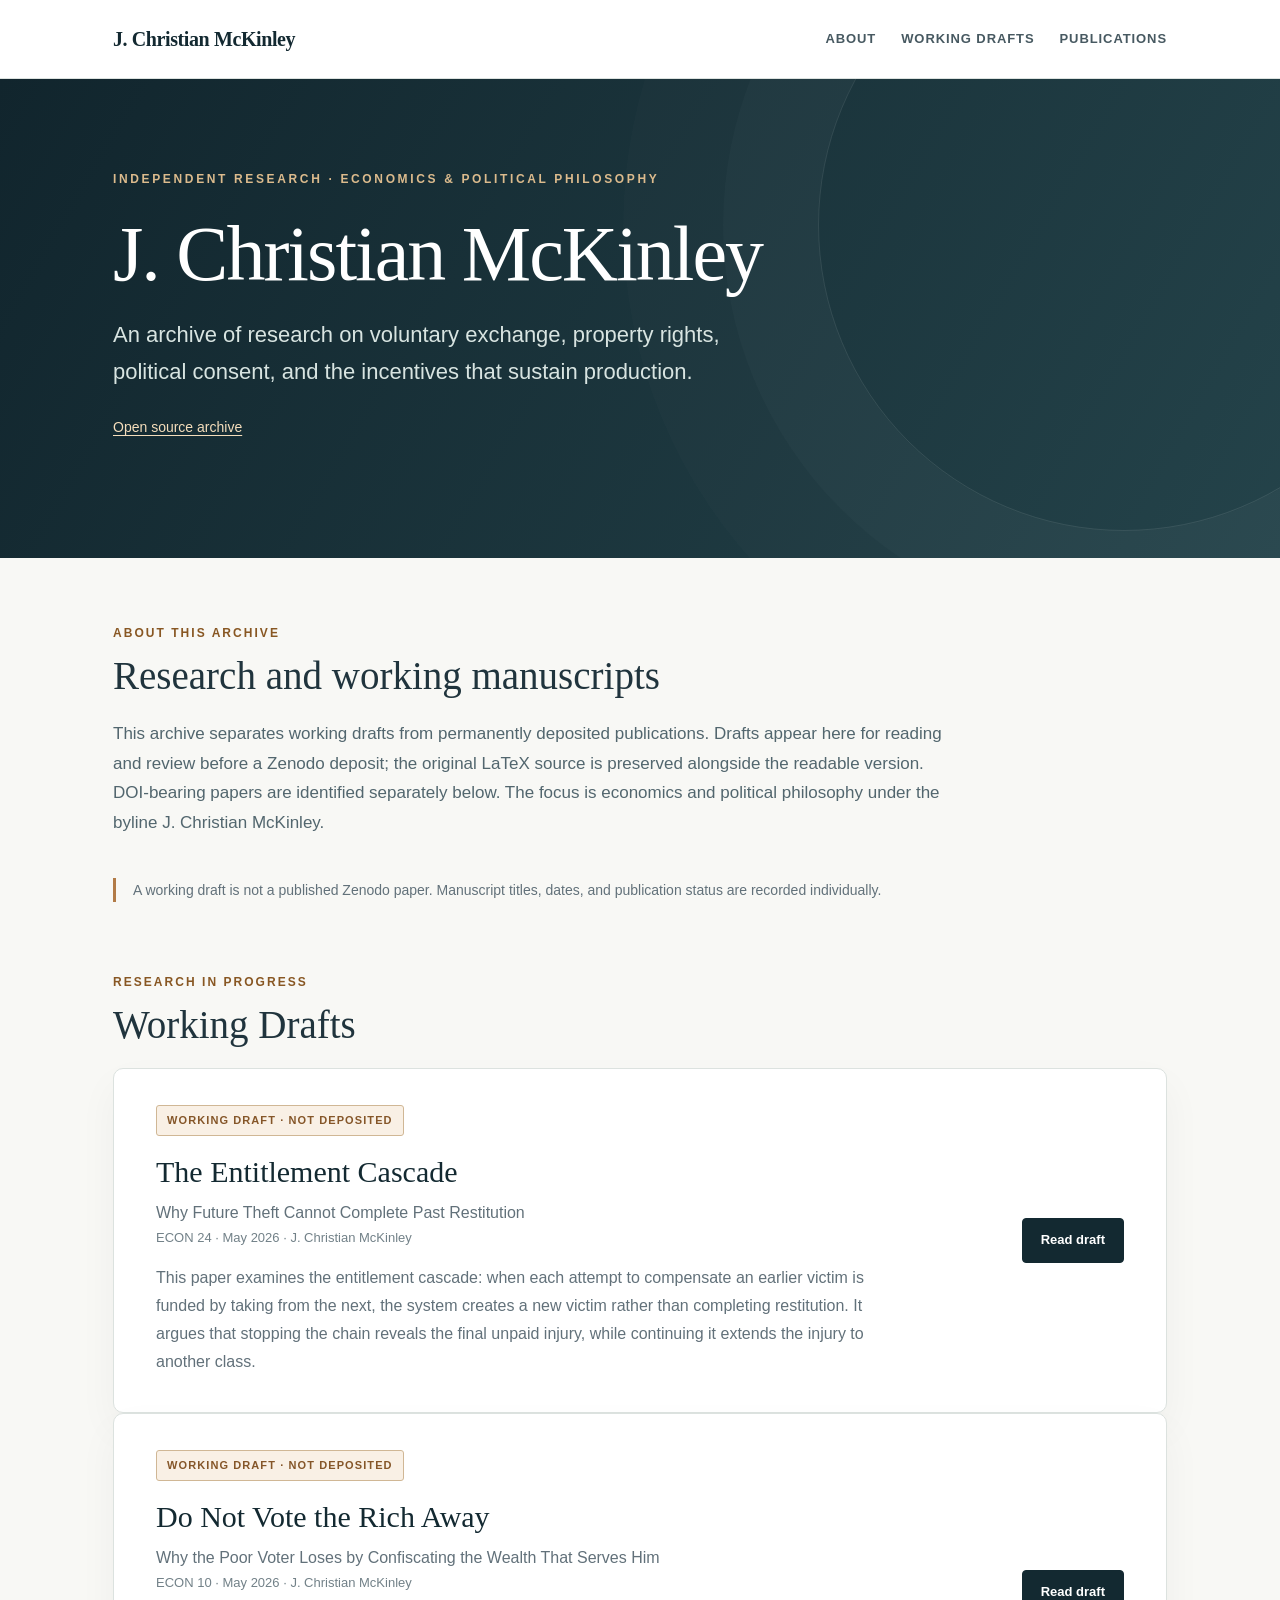
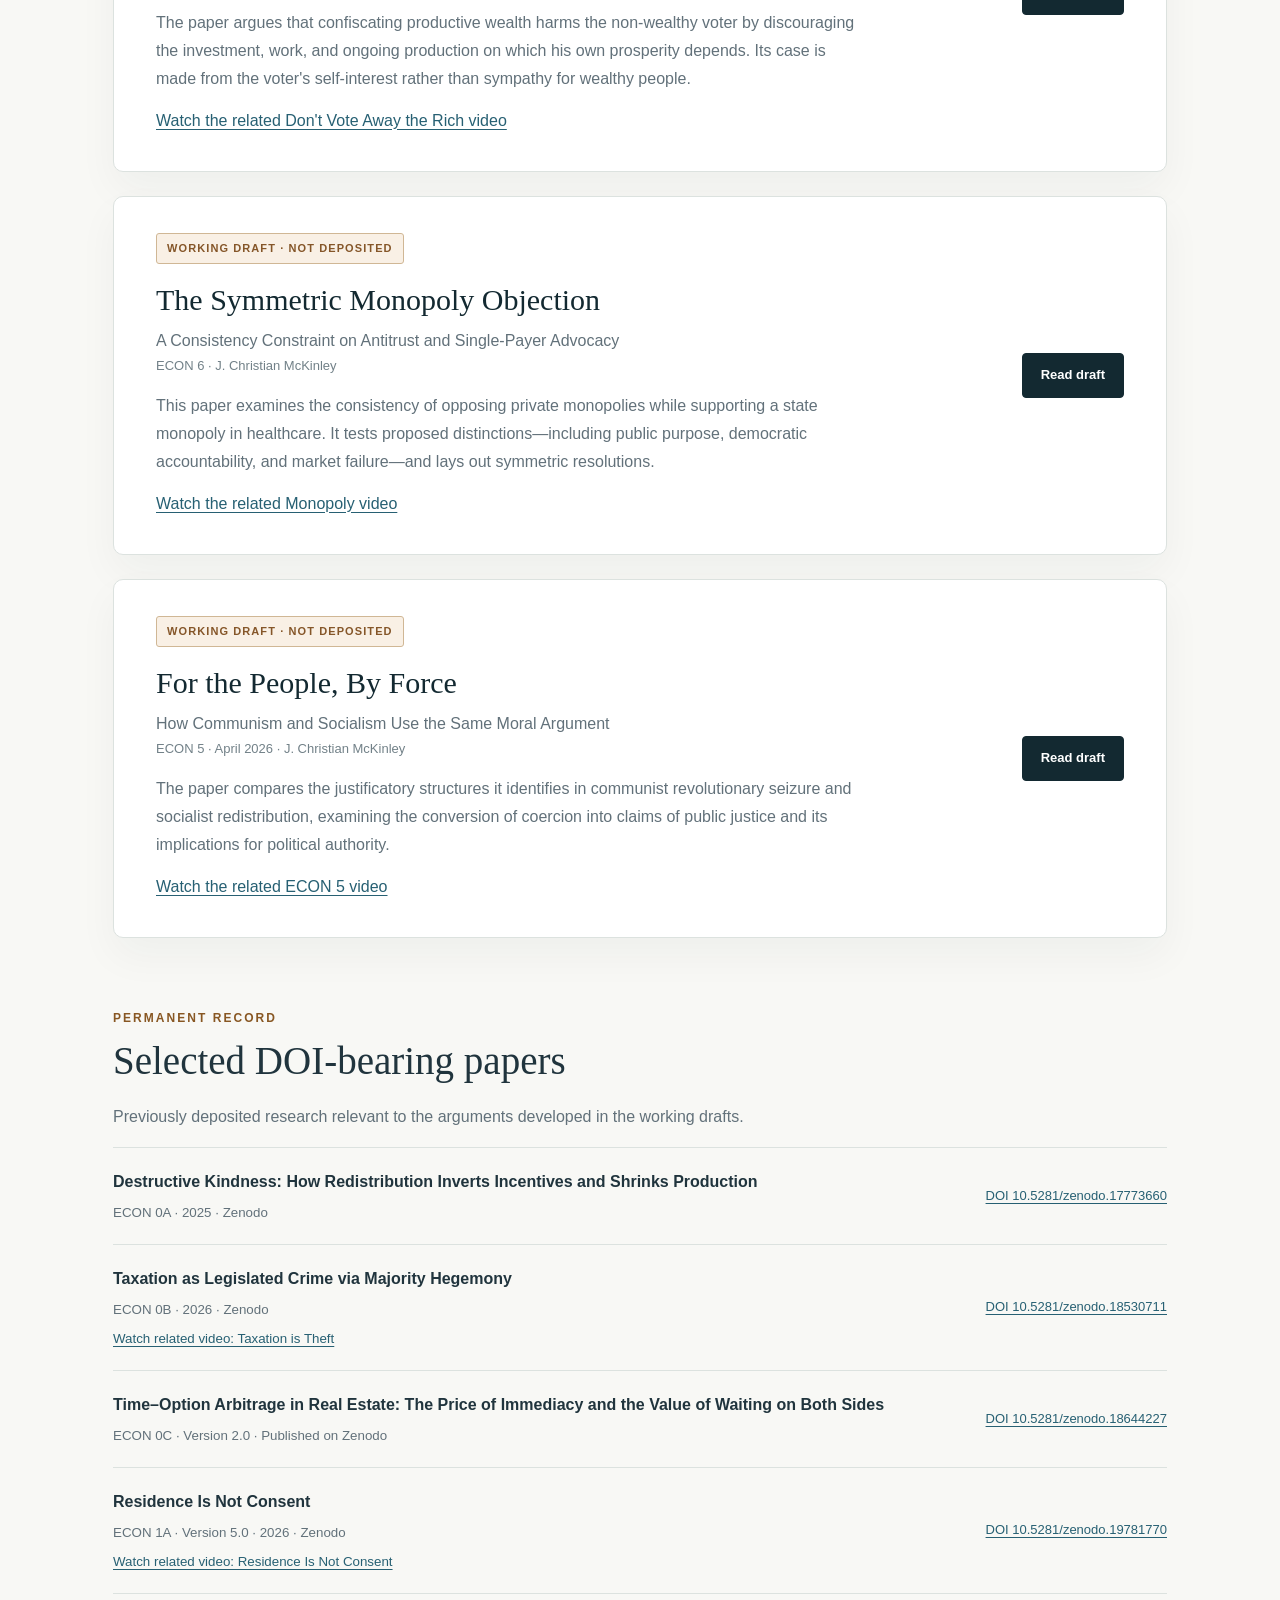
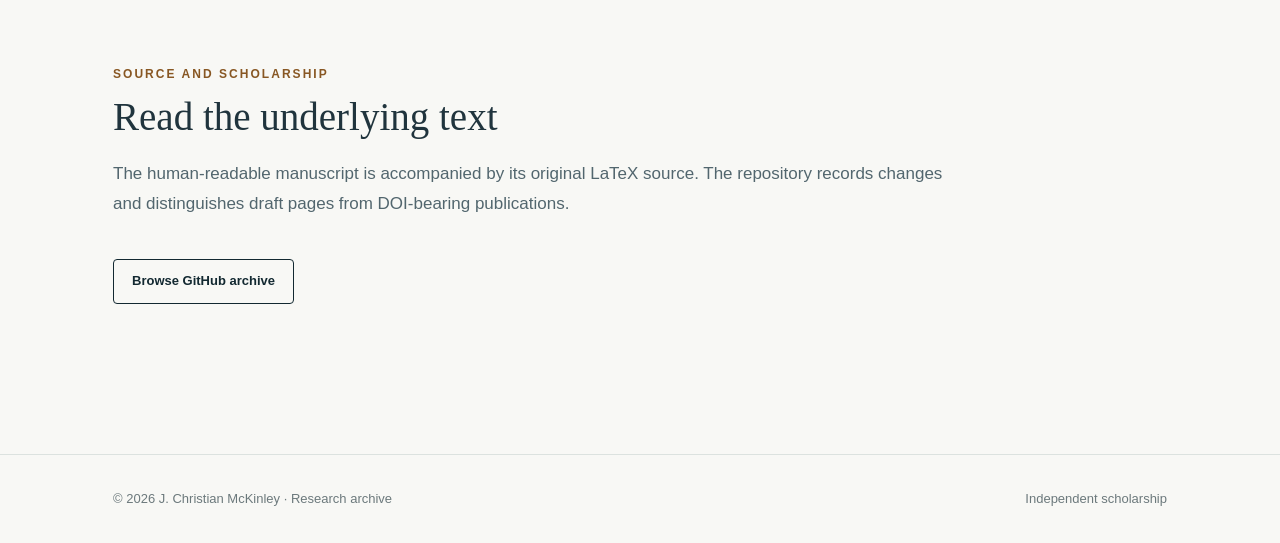
==== commit 8527fe25: "List ECON 24 in Working Drafts" ====
--- a/index.html
+++ b/index.html
@@ -23,6 +23,12 @@
 <p class="note">A working draft is not a published Zenodo paper. Manuscript titles, dates, and publication status are recorded individually.</p>
 </section>
 <section class="section" id="drafts"><p class="section-label">Research in progress</p><h2 class="section-title">Working Drafts</h2>
+<div class="draft-card"><div><span class="tag">Working draft · Not deposited</span>
+<h3><a href="papers/econ-24-entitlement-cascade.html">The Entitlement Cascade</a></h3>
+<p class="subtitle">Why Future Theft Cannot Complete Past Restitution</p>
+<p class="meta">ECON 24 · May 2026 · J. Christian McKinley</p>
+<p>This paper examines the entitlement cascade: when each attempt to compensate an earlier victim is funded by taking from the next, the system creates a new victim rather than completing restitution. It argues that stopping the chain reveals the final unpaid injury, while continuing it extends the injury to another class.</p>
+</div><div class="action-column"><a class="btn" href="papers/econ-24-entitlement-cascade.html">Read draft</a></div></div>
 <div class="draft-card"><div><span class="tag">Working draft · Not deposited</span>
 <h3><a href="papers/econ-10-do-not-vote-the-rich-away.html">Do Not Vote the Rich Away</a></h3>
 <p class="subtitle">Why the Poor Voter Loses by Confiscating the Wealth That Serves Him</p>
